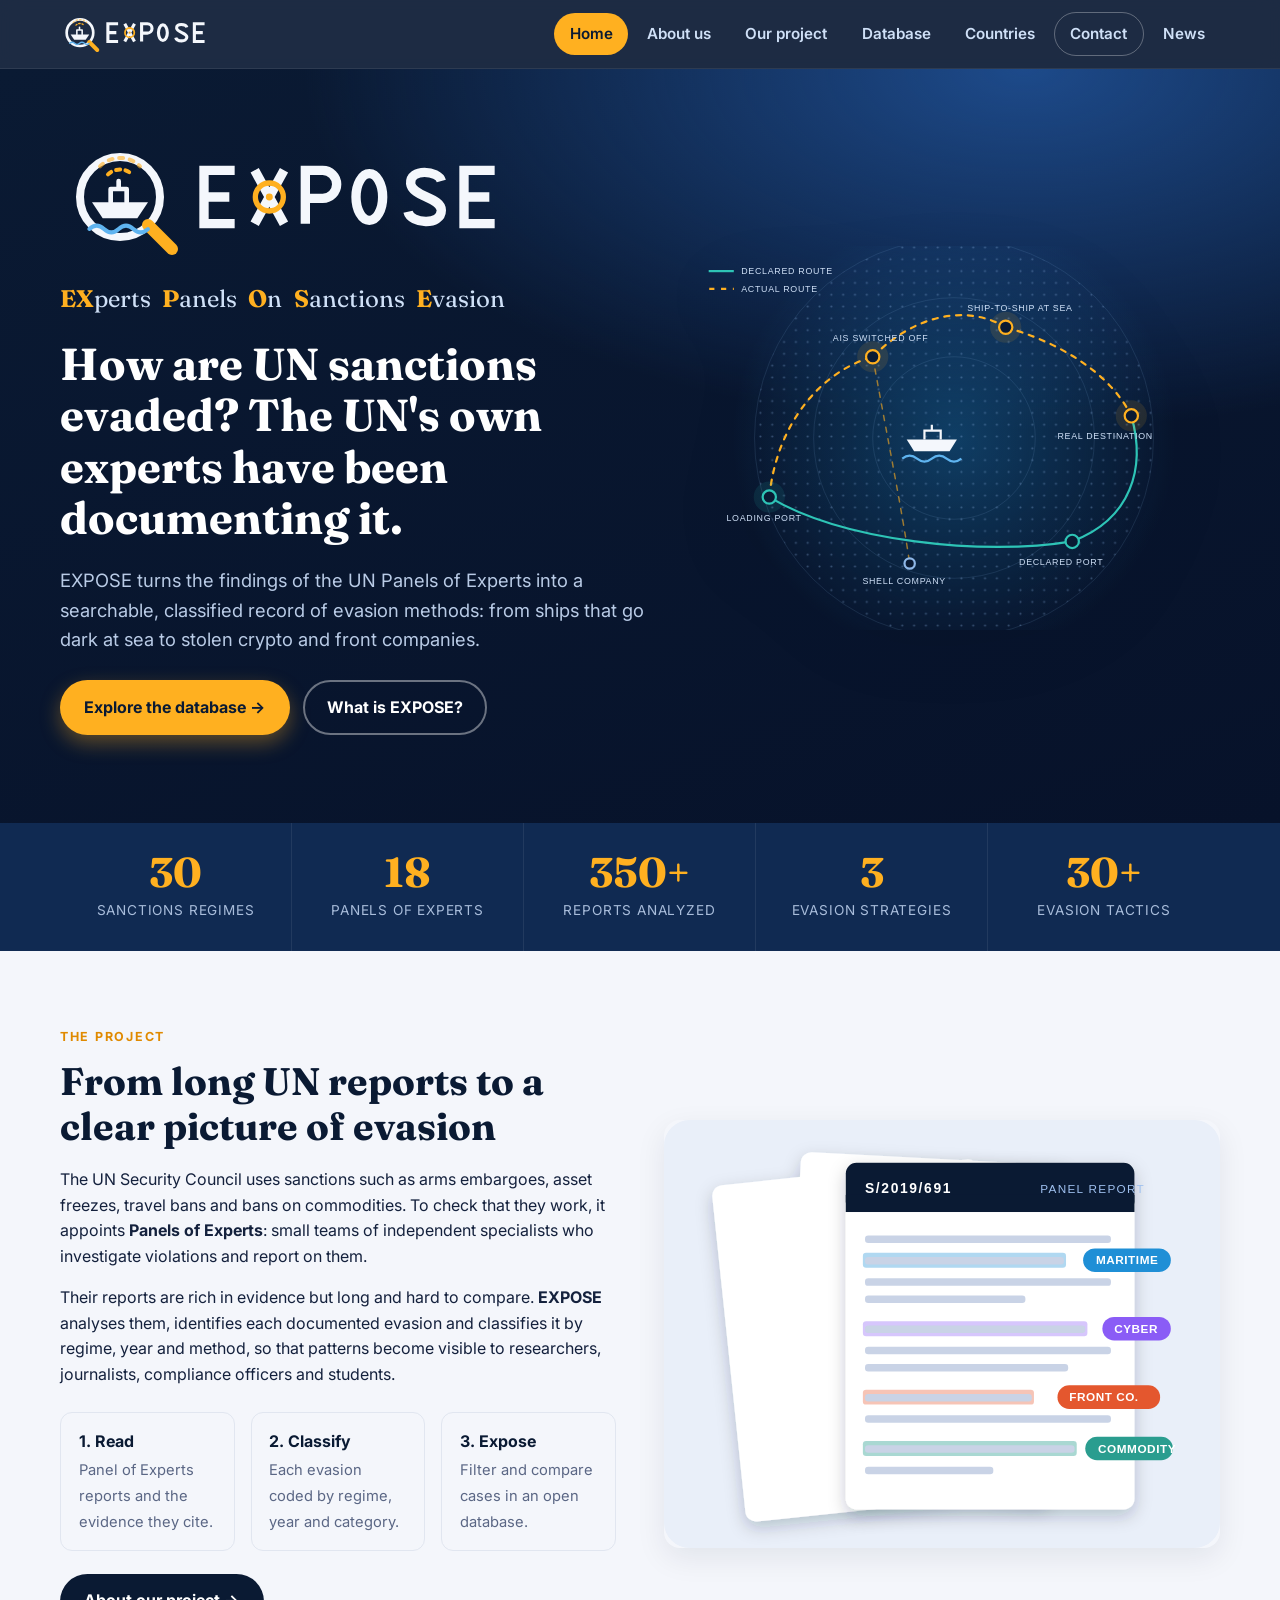
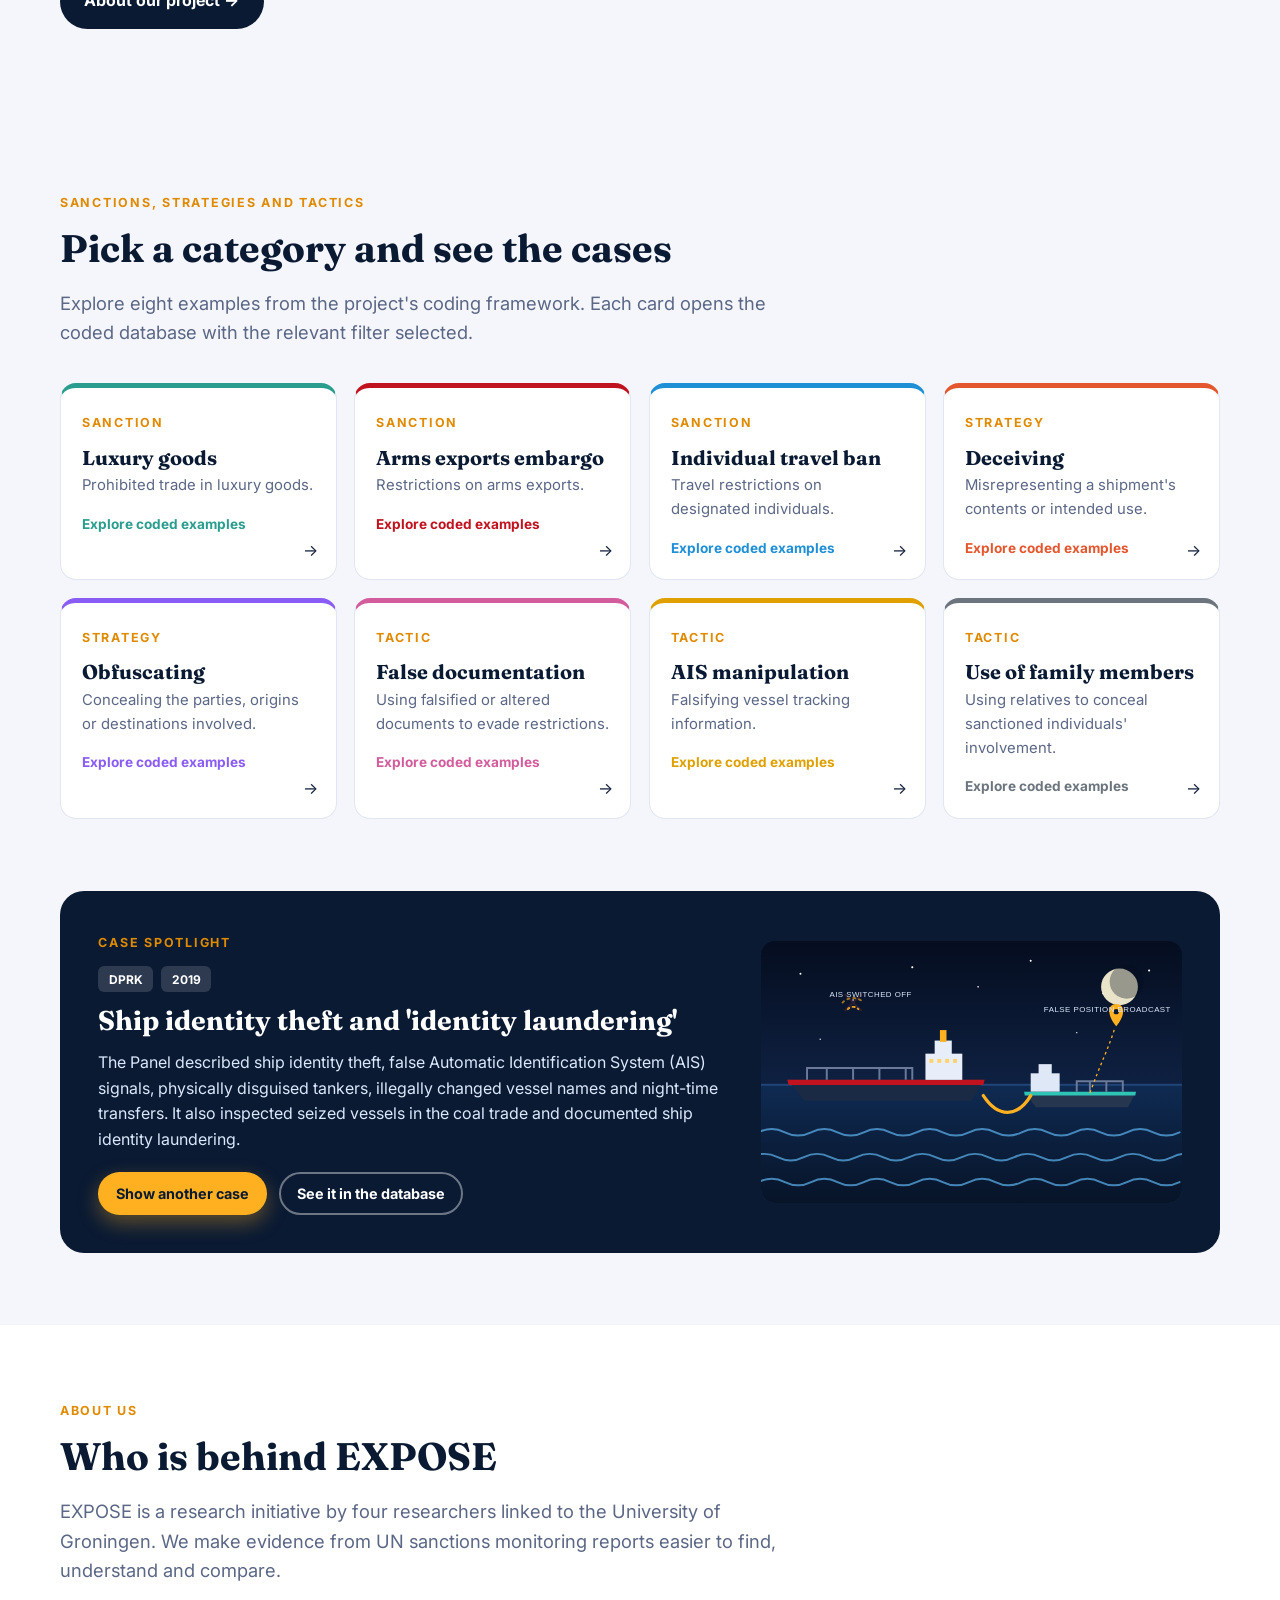
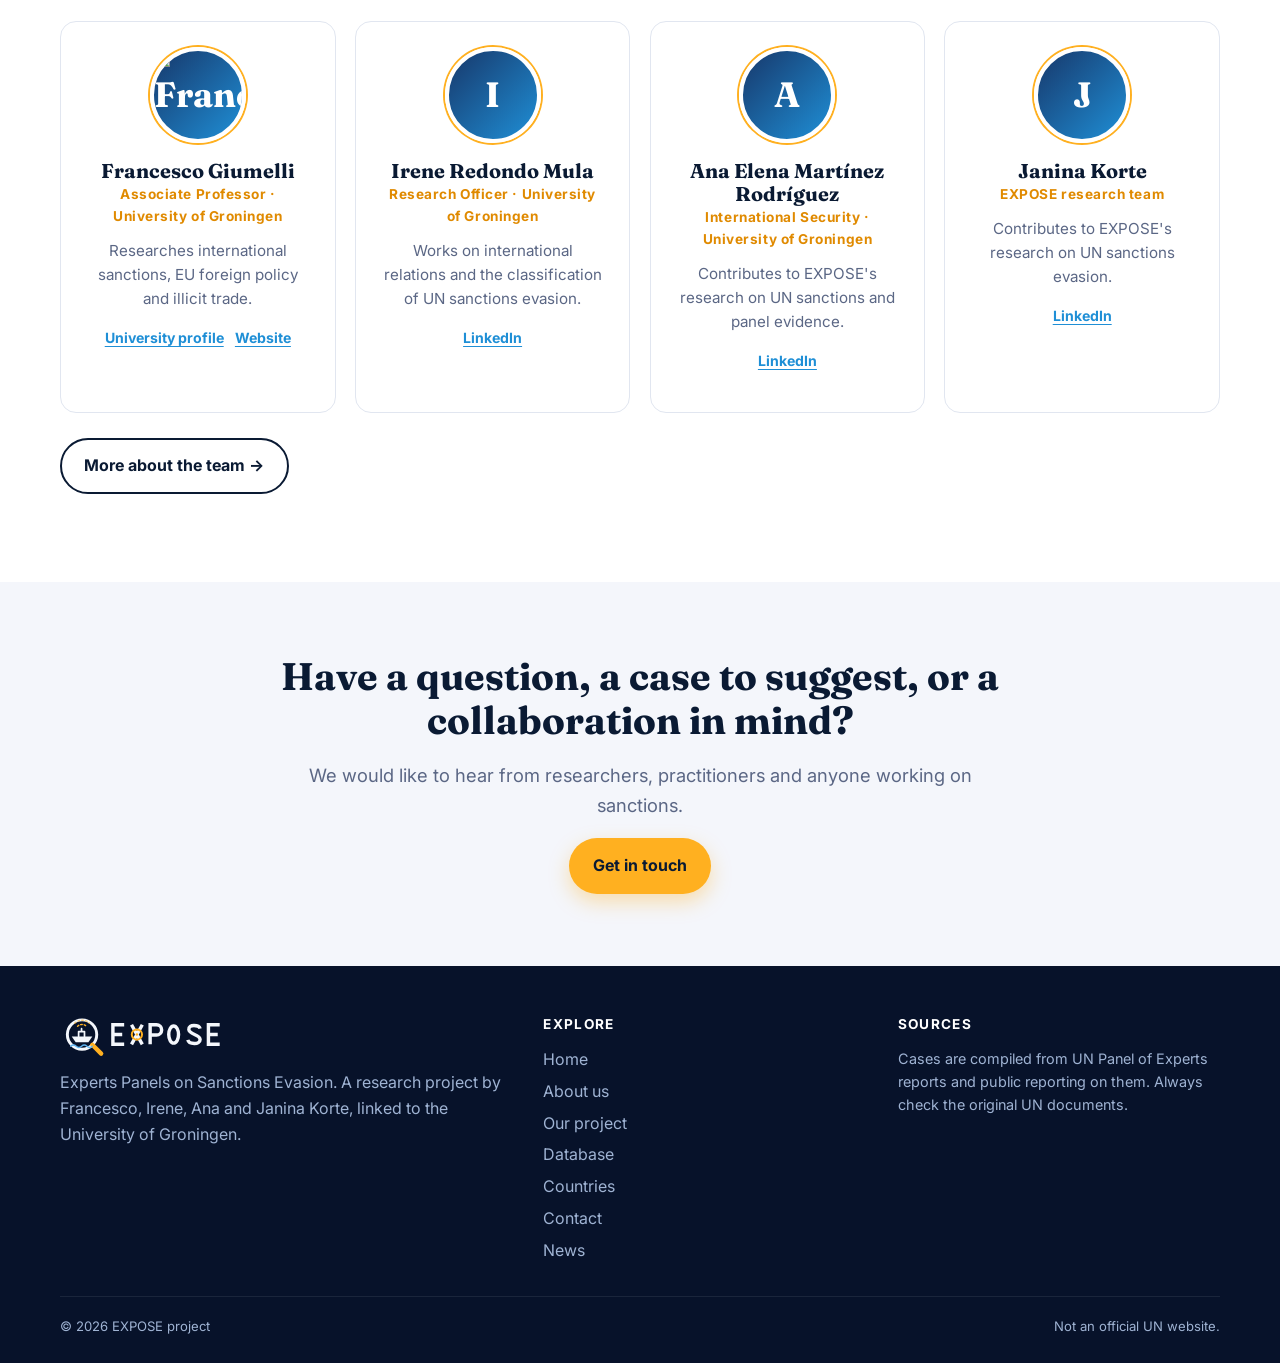
==== index.html @ 58bb4374 "Copy original EXPOSE Try 5 site and research data" ====
<!DOCTYPE html>
<html lang="en">
<head>
  <meta charset="utf-8">
  <meta name="viewport" content="width=device-width, initial-scale=1">
  <title>EXPOSE – Experts Panels on Sanctions Evasion</title>
  <meta name="description" content="EXPOSE shows how UN sanctions are evaded, using evidence gathered by the UN Panels of Experts.">
  <link rel="icon" href="assets/favicon.svg" type="image/svg+xml">
  <link rel="preconnect" href="https://fonts.googleapis.com">
  <link href="https://fonts.googleapis.com/css2?family=Fraunces:opsz,wght@9..144,600;9..144,700&family=Inter:wght@400;600;700;800&display=swap" rel="stylesheet">
  <link rel="stylesheet" href="css/style.css">
  <link rel="stylesheet" href="css/document-search.css">
</head>
<body data-page="home">
  <a class="skip" href="#main">Skip to content</a>
  <header class="site-header">
    <div class="container nav">
      <a class="brand" href="index.html" aria-label="EXPOSE home"><img src="assets/logo.svg" alt="EXPOSE"></a>
      <button class="menu-toggle" aria-expanded="false" aria-controls="menu">&#9776; Menu</button>
      <ul id="menu" class="menu">
        <li><a href="index.html" aria-current="page">Home</a></li>
        <li><a href="about.html">About us</a></li>
        <li><a href="our-project.html">Our project</a></li>
        <li><a href="database.html">Database</a></li>
        <li><a href="countries.html">Countries</a></li>
        <li class="cta"><a href="contact.html">Contact</a></li>
        <li><a href="news.html">News</a></li></ul>
    </div>
  </header>

  <main id="main">
    <!-- HERO -->
    <section class="hero">
      <div class="container grid">
        <div>
          <img class="logo-big" src="assets/logo.svg" alt="EXPOSE logo: a lens revealing a ship whose AIS signal is hidden">
          <p class="expansion" aria-label="EXPOSE stands for Experts Panels On Sanctions Evasion">
            <span><b>EX</b>perts</span> <span><b>P</b>anels</span> <span><b>O</b>n</span> <span><b>S</b>anctions</span> <span><b>E</b>vasion</span>
          </p>
          <h1>How are UN sanctions evaded? The UN's own experts have been documenting it.</h1>
          <p class="lead">EXPOSE turns the findings of the UN Panels of Experts into a searchable, classified record of evasion methods: from ships that go dark at sea to stolen crypto and front companies.</p>
          <div class="actions">
            <a class="btn btn-primary" href="database.html">Explore the database &rarr;</a>
            <a class="btn btn-ghost" href="#project">What is EXPOSE?</a>
          </div>
        </div>
        <div class="hero-art">
          <img src="assets/img/hero-routes.svg" alt="Illustration: the declared shipping route versus the hidden route used to evade sanctions">
        </div>
      </div>
    </section>

    <!-- STATS -->
    <div class="stats"><div class="container row">
      <div class="stat"><div class="num">30</div><div class="lab">Sanctions regimes</div></div>
      <div class="stat"><div class="num">18</div><div class="lab">Panels of Experts</div></div>
      <div class="stat"><div class="num">350+</div><div class="lab">Reports analyzed</div></div>
      <div class="stat"><div class="num">3</div><div class="lab">Evasion strategies</div></div>
      <div class="stat"><div class="num">30+</div><div class="lab">Evasion tactics</div></div>
    </div></div>

    <!-- PROJECT -->
    <section id="project">
      <div class="container split">
        <div class="reveal">
          <span class="eyebrow">The project</span>
          <h2>From long UN reports to a clear picture of evasion</h2>
          <p>The UN Security Council uses sanctions such as arms embargoes, asset freezes, travel bans and bans on commodities. To check that they work, it appoints <strong>Panels of Experts</strong>: small teams of independent specialists who investigate violations and report on them.</p>
          <p>Their reports are rich in evidence but long and hard to compare. <strong>EXPOSE</strong> analyses them, identifies each documented evasion and classifies it by regime, year and method, so that patterns become visible to researchers, journalists, compliance officers and students.</p>
          <div class="pillars">
            <div class="pillar"><b>1. Read</b><span>Panel of Experts reports and the evidence they cite.</span></div>
            <div class="pillar"><b>2. Classify</b><span>Each evasion coded by regime, year and category.</span></div>
            <div class="pillar"><b>3. Expose</b><span>Filter and compare cases in an open database.</span></div>
          </div>
          <p style="margin-top:1.4rem"><a class="btn btn-dark" href="our-project.html">About our project &rarr;</a></p>
        </div>
        <div class="reveal">
          <img class="rounded" src="assets/img/report-stack.svg" alt="Pages of a UN Panel of Experts report with passages highlighted and tagged by evasion category" loading="lazy">
        </div>
      </div>
    </section>

    <!-- CATEGORIES -->
    <section>
      <div class="container">
        <div class="section-head reveal">
          <span class="eyebrow">Sanctions, strategies and tactics</span>
          <h2>Pick a category and see the cases</h2>
          <p class="lead">Explore eight examples from the project's coding framework. Each card opens the coded database with the relevant filter selected.</p>
        </div>
        <div id="cat-grid" class="cat-grid"></div>
      </div>
    </section>

    <!-- SPOTLIGHT -->
    <section style="padding-top:0">
      <div class="container">
        <div class="spotlight reveal">
          <div>
            <span class="eyebrow">Case spotlight</span>
            <div class="meta" id="spot-meta"></div>
            <h3 id="spot-title" style="font-size:1.7rem"></h3>
            <p id="spot-text"></p>
            <p style="display:flex;gap:.7rem;flex-wrap:wrap;margin:1.2rem 0 0">
              <button id="spot-next" class="btn btn-primary btn-sm" type="button">Show another case</button>
              <a id="spot-link" class="btn btn-ghost btn-sm" href="database.html">See it in the database</a>
            </p>
          </div>
          <img id="spot-img" src="assets/img/tanker-sts.svg" alt="" aria-hidden="true">
        </div>
        <span id="spotlight-body" hidden></span>
      </div>
    </section>

    <!-- ABOUT US (short) -->
    <section class="section-alt" id="about-us">
      <div class="container">
        <div class="section-head reveal">
          <span class="eyebrow">About us</span>
          <h2>Who is behind EXPOSE</h2>
          <p class="lead">EXPOSE is a research initiative by four researchers linked to the University of Groningen. We make evidence from UN sanctions monitoring reports easier to find, understand and compare.</p>
        </div>
        <div class="team reveal">
          <div class="person"><img class="avatar" src="assets/francesco.jpg" alt="Francesco Giumelli"><h3>Francesco Giumelli</h3><div class="role">Associate Professor · University of Groningen</div><p>Researches international sanctions, EU foreign policy and illicit trade.</p><p class="profile-links"><a href="https://www.rug.nl/staff/f.giumelli/?lang=en" target="_blank" rel="noopener noreferrer">University profile</a><a href="https://www.giumelli.org" target="_blank" rel="noopener noreferrer">Website</a></p></div>
          <div class="person"><div class="avatar" aria-hidden="true">I</div><h3>Irene Redondo Mula</h3><div class="role">Research Officer · University of Groningen</div><p>Works on international relations and the classification of UN sanctions evasion.</p><p class="profile-links"><a href="https://www.linkedin.com/in/irene-redondo-mula/" target="_blank" rel="noopener noreferrer">LinkedIn</a></p></div>
          <div class="person"><div class="avatar" aria-hidden="true">A</div><h3>Ana Elena Martínez Rodríguez</h3><div class="role">International Security · University of Groningen</div><p>Contributes to EXPOSE's research on UN sanctions and panel evidence.</p><p class="profile-links"><a href="https://www.linkedin.com/in/ana-elena-mtz/" target="_blank" rel="noopener noreferrer">LinkedIn</a></p></div>
          <div class="person"><div class="avatar" aria-hidden="true">J</div><h3>Janina Korte</h3><div class="role">EXPOSE research team</div><p>Contributes to EXPOSE's research on UN sanctions evasion.</p><p class="profile-links"><a href="https://www.linkedin.com/in/janina-korte-214462223/" target="_blank" rel="noopener noreferrer">LinkedIn</a></p></div>
        </div>
        <p style="margin-top:1.6rem"><a class="btn btn-outline" href="about.html">More about the team &rarr;</a></p>
      </div>
    </section>

    <!-- CTA -->
    <section>
      <div class="container" style="text-align:center;max-width:720px">
        <h2>Have a question, a case to suggest, or a collaboration in mind?</h2>
        <p class="lead" style="margin-inline:auto">We would like to hear from researchers, practitioners and anyone working on sanctions.</p>
        <a class="btn btn-primary" href="contact.html">Get in touch</a>
      </div>
    </section>
  </main>

  <footer class="site-footer">
    <div class="container">
      <div class="foot">
        <div>
          <img src="assets/logo.svg" alt="EXPOSE">
          <p>Experts Panels on Sanctions Evasion. A research project by Francesco, Irene, Ana and Janina Korte, linked to the University of Groningen.</p>
        </div>
        <div><h4>Explore</h4><ul><li><a href="index.html">Home</a></li><li><a href="about.html">About us</a></li><li><a href="our-project.html">Our project</a></li><li><a href="database.html">Database</a></li>
        <li><a href="countries.html">Countries</a></li><li><a href="contact.html">Contact</a></li><li><a href="news.html">News</a></li></ul></div>
        <div><h4>Sources</h4><p style="font-size:.9rem">Cases are compiled from UN Panel of Experts reports and public reporting on them. Always check the original UN documents.</p></div>
      </div>
      <div class="legal"><span>&copy; <span data-year></span> EXPOSE project</span><span>Not an official UN website.</span></div>
    </div>
  </footer>

  <script src="data/cases.js"></script>
  <script src="js/main.js"></script>
</body>
</html>
---- css/style.css ----
/* EXPOSE – Experts Panels on Sanctions Evasion */
:root{
  --navy:#0a1a33; --navy-2:#102a52; --navy-3:#17386b;
  --ink:#14213d; --muted:#5b6785; --bg:#f4f6fb; --card:#fff; --line:#e1e6f0;
  --amber:#ffb020; --amber-d:#e08a00; --teal:#2ec4b6; --blue:#1f8fd6;
  --radius:16px; --shadow:0 10px 30px rgba(10,26,51,.08);
  --serif:"Fraunces",Georgia,"Times New Roman",serif;
  --sans:"Inter",system-ui,-apple-system,"Segoe UI",Roboto,Arial,sans-serif;
}
*{box-sizing:border-box}
html{scroll-behavior:smooth}
body{margin:0;font-family:var(--sans);color:var(--ink);background:var(--bg);line-height:1.6;-webkit-font-smoothing:antialiased}
img{max-width:100%;display:block}
a{color:var(--blue)}
h1,h2,h3{font-family:var(--serif);line-height:1.15;margin:0 0 .5em;color:var(--navy)}
h1{font-size:clamp(2.2rem,5vw,3.6rem)} h2{font-size:clamp(1.7rem,3vw,2.4rem)} h3{font-size:1.25rem}
p{margin:0 0 1em}
.container{width:min(1160px,92vw);margin-inline:auto}
.skip{position:absolute;left:-999px;top:0;background:var(--amber);color:#000;padding:.6rem 1rem;z-index:100}
.skip:focus{left:8px;top:8px}
.eyebrow{display:inline-block;font-size:.78rem;font-weight:700;letter-spacing:.14em;text-transform:uppercase;color:var(--amber-d);margin-bottom:.8rem}
.lead{font-size:1.15rem;color:var(--muted);max-width:62ch}

/* header / menu */
.site-header{position:sticky;top:0;z-index:50;background:rgba(10,26,51,.92);backdrop-filter:blur(10px);border-bottom:1px solid rgba(255,255,255,.08)}
.nav{display:flex;align-items:center;justify-content:space-between;height:68px}
.brand img{height:40px;width:auto}
.menu{display:flex;gap:.25rem;list-style:none;margin:0;padding:0;align-items:center}
.menu a{display:block;padding:.55rem .95rem;border-radius:999px;color:#cfe0f7;text-decoration:none;font-weight:600;font-size:.95rem;transition:.2s}
.menu a:hover{background:rgba(255,255,255,.08);color:#fff}
.menu a[aria-current="page"]{color:#0a1a33;background:var(--amber)}
.menu .cta a{border:1px solid rgba(255,255,255,.3)}
.menu-toggle{display:none;background:none;border:1px solid rgba(255,255,255,.3);color:#fff;border-radius:10px;padding:.45rem .7rem;font-size:1rem;cursor:pointer}
@media(max-width:860px){
  .menu-toggle{display:block}
  .menu{position:absolute;left:0;right:0;top:68px;background:var(--navy);flex-direction:column;align-items:stretch;padding:.8rem 4vw 1.2rem;display:none;border-bottom:1px solid rgba(255,255,255,.1)}
  .menu.open{display:flex}
}

/* buttons */
.btn{display:inline-flex;align-items:center;gap:.5rem;padding:.8rem 1.4rem;border-radius:999px;font-weight:700;text-decoration:none;border:2px solid transparent;cursor:pointer;font-size:1rem;font-family:inherit;transition:transform .15s,box-shadow .15s,background .2s}
.btn:hover{transform:translateY(-2px)}
.btn-primary{background:var(--amber);color:#0a1a33;box-shadow:0 8px 20px rgba(255,176,32,.35)}
.btn-ghost{border-color:rgba(255,255,255,.4);color:#fff}
.btn-ghost:hover{background:rgba(255,255,255,.1)}
.btn-dark{background:var(--navy);color:#fff}
.btn-outline{border-color:var(--navy);color:var(--navy);background:transparent}
.btn-sm{padding:.5rem 1rem;font-size:.9rem}

/* hero */
.hero{background:radial-gradient(1200px 600px at 80% 0%,#1d4a8a 0%,transparent 60%),linear-gradient(160deg,var(--navy) 0%,#07122a 100%);color:#e9f0fb;padding:4.5rem 0 5.5rem;overflow:hidden}
.hero .grid{display:grid;grid-template-columns:1.05fr .95fr;gap:2.5rem;align-items:center}
.hero h1{color:#fff;font-size:clamp(1.9rem,3.6vw,2.8rem)}
.hero .logo-big{width:min(460px,100%);margin-bottom:1.2rem}
.expansion{display:flex;flex-wrap:wrap;gap:.35rem .7rem;font-family:var(--serif);font-size:clamp(1.15rem,2vw,1.5rem);margin:0 0 1.2rem;color:#cfe0f7}
.expansion b{color:var(--amber)}
.hero .lead{color:#b9cbe6}
.hero .actions{display:flex;flex-wrap:wrap;gap:.8rem;margin-top:1.6rem}
.hero-art img{width:100%;filter:drop-shadow(0 20px 40px rgba(0,0,0,.35))}
@media(max-width:900px){.hero .grid{grid-template-columns:1fr}}
.page-hero{background:linear-gradient(160deg,var(--navy),#0d2347);color:#cfe0f7;padding:3.2rem 0 3.4rem}
.page-hero h1{color:#fff;margin-bottom:.4rem}
.page-hero .tagline{font-family:var(--serif);color:var(--amber);font-size:1.05rem;margin-bottom:.8rem}
.page-hero .lead{color:#b9cbe6;margin:0}

/* sections */
section{padding:4.5rem 0}
.section-alt{background:#fff}
.section-head{max-width:720px;margin-bottom:2.2rem}
.split{display:grid;grid-template-columns:1fr 1fr;gap:3rem;align-items:center}
@media(max-width:860px){.split{grid-template-columns:1fr}}
.rounded{border-radius:var(--radius);box-shadow:var(--shadow)}

/* stats */
.stats{background:var(--navy-2);color:#fff;padding:0}
.stats .row{display:grid;grid-template-columns:repeat(5,minmax(0,1fr))}
.stat{padding:1.8rem 1rem;text-align:center;border-right:1px solid rgba(255,255,255,.08)}
.stat:last-child{border-right:0}
.stat .num{font-family:var(--serif);font-size:2.6rem;font-weight:700;color:var(--amber);line-height:1}
.stat .lab{font-size:.85rem;color:#a9bddb;letter-spacing:.06em;text-transform:uppercase;margin-top:.4rem}
@media(max-width:850px){.stats .row{grid-template-columns:repeat(2,1fr)}.stat{border-bottom:1px solid rgba(255,255,255,.08)}}

/* pillars */
.pillars{display:grid;grid-template-columns:repeat(3,1fr);gap:1rem;margin-top:1.5rem}
.pillar{background:var(--bg);border-radius:12px;padding:1rem 1.1rem;border:1px solid var(--line)}
.pillar b{display:block;color:var(--navy);margin-bottom:.2rem}
.pillar span{font-size:.92rem;color:var(--muted)}
@media(max-width:700px){.pillars{grid-template-columns:1fr}}

/* stepper */
.stepper{display:grid;grid-template-columns:1fr 1fr;gap:2.5rem;align-items:center}
@media(max-width:900px){.stepper{grid-template-columns:1fr}}
.tabs{display:flex;gap:.5rem;flex-wrap:wrap;margin-bottom:1.2rem}
.tab{border:1px solid var(--line);background:#fff;border-radius:999px;padding:.5rem 1rem;font-weight:600;cursor:pointer;font-family:inherit;color:var(--muted);transition:.2s}
.tab[aria-selected="true"]{background:var(--navy);color:#fff;border-color:var(--navy)}
.tabpanel{background:var(--bg);border:1px solid var(--line);border-radius:var(--radius);padding:1.4rem 1.5rem;min-height:170px}
.tabpanel h3{margin-bottom:.4rem}
.progress{height:6px;border-radius:99px;background:var(--line);margin-top:1.2rem;overflow:hidden}
.progress i{display:block;height:100%;background:var(--amber);width:25%;transition:width .35s}

/* category cards */
.cat-grid{display:grid;grid-template-columns:repeat(auto-fill,minmax(250px,1fr));gap:1.1rem}
.cat-card{display:block;text-decoration:none;color:inherit;background:#fff;border:1px solid var(--line);border-radius:var(--radius);padding:1.3rem 1.3rem 1.2rem;border-top:5px solid var(--c);transition:transform .2s,box-shadow .2s;position:relative}
.cat-card:hover{transform:translateY(-4px);box-shadow:var(--shadow)}
.cat-card h3{margin-bottom:.35rem}
.cat-card p{font-size:.93rem;color:var(--muted);margin-bottom:.8rem}
.cat-card .count{font-weight:700;font-size:.85rem;color:var(--c)}
.cat-card .arrow{position:absolute;right:1.1rem;bottom:1rem;transition:transform .2s}
.cat-card:hover .arrow{transform:translateX(4px)}

/* spotlight */
.spotlight{background:var(--navy);color:#dbe8fb;border-radius:24px;padding:2.4rem;display:grid;grid-template-columns:1.2fr .8fr;gap:2rem;align-items:center}
.spotlight h2,.spotlight h3{color:#fff}
.spotlight .meta{display:flex;gap:.5rem;flex-wrap:wrap;margin-bottom:.8rem}
.spotlight img{border-radius:14px}
@media(max-width:860px){.spotlight{grid-template-columns:1fr}}

/* tags */
.tag{display:inline-flex;align-items:center;gap:.4rem;font-size:.75rem;font-weight:700;padding:.22rem .65rem;border-radius:999px;background:color-mix(in srgb,var(--c,#999) 14%,white);color:color-mix(in srgb,var(--c,#555) 75%,black);white-space:nowrap}
.tag::before{content:"";width:8px;height:8px;border-radius:50%;background:var(--c,#999)}
.badge{font-size:.75rem;font-weight:700;padding:.22rem .65rem;border-radius:6px;background:var(--navy);color:#fff}
.badge.light{background:rgba(255,255,255,.14);color:#fff}
.badge.year{background:#e9eef8;color:var(--navy)}

/* team */
.team{display:grid;grid-template-columns:repeat(3,1fr);gap:1.2rem}
body[data-page="home"] .team,body[data-page="about"] .team{grid-template-columns:repeat(4,minmax(0,1fr))}
@media(max-width:860px){.team{grid-template-columns:1fr}}
.person{background:#fff;border:1px solid var(--line);border-radius:var(--radius);padding:1.6rem;text-align:center;transition:.2s}
.person:hover{box-shadow:var(--shadow);transform:translateY(-3px)}
.avatar{object-fit:cover;width:96px;height:96px;border-radius:50%;margin:0 auto 1rem;display:grid;place-items:center;font-family:var(--serif);font-size:2.2rem;font-weight:700;color:#fff;background:linear-gradient(135deg,var(--navy-3),var(--blue));border:4px solid #fff;box-shadow:0 0 0 2px var(--amber)}
.person h3{margin-bottom:.1rem}
.person .role{color:var(--amber-d);font-weight:700;font-size:.85rem;letter-spacing:.04em;margin-bottom:.7rem}
.person p{color:var(--muted);font-size:.95rem}
.placeholder-note{border:2px dashed var(--line);border-radius:var(--radius);padding:1.2rem 1.4rem;color:var(--muted);background:#fbfcfe}
.uni{display:flex;align-items:center;gap:.9rem;background:#fff;border:1px solid var(--line);border-radius:var(--radius);padding:1rem 1.2rem;margin-top:1.4rem}
.uni .dot{width:42px;height:42px;border-radius:12px;background:var(--navy);display:grid;place-items:center;color:var(--amber);font-weight:800;font-family:var(--serif)}

/* database */
.db-layout{display:grid;grid-template-columns:310px 1fr;gap:1.8rem;align-items:start}
@media(max-width:940px){.db-layout{grid-template-columns:1fr}}
.filters{background:#fff;border:1px solid var(--line);border-radius:var(--radius);padding:1.3rem;position:sticky;top:86px}
@media(max-width:940px){.filters{position:static}}
.filters h3{font-size:1.05rem;margin:1.1rem 0 .6rem;font-family:var(--sans);font-weight:700}
.filters h3:first-child{margin-top:0}
.field label,.label{display:block;font-weight:600;font-size:.85rem;margin-bottom:.3rem;color:var(--muted)}
input[type=text],input[type=email],select,textarea{width:100%;padding:.7rem .85rem;border:1.5px solid var(--line);border-radius:10px;font:inherit;background:#fff;color:var(--ink)}
input:focus,select:focus,textarea:focus{outline:3px solid rgba(31,143,214,.25);border-color:var(--blue)}
.chips{display:flex;flex-direction:column;gap:.45rem}
.chip{display:flex;align-items:center;gap:.6rem;padding:.55rem .7rem;border:1.5px solid var(--line);border-radius:10px;cursor:pointer;background:#fff;transition:.15s;font-size:.92rem;user-select:none}
.chip:hover{border-color:var(--c)}
.chip input{position:absolute;opacity:0;pointer-events:none}
.chip .sw{width:14px;height:14px;border-radius:4px;background:var(--c);flex:none}
.chip .n{margin-left:auto;font-size:.75rem;color:var(--muted);background:var(--bg);border-radius:99px;padding:.05rem .5rem}
.chip:has(input:checked){background:color-mix(in srgb,var(--c) 12%,white);border-color:var(--c);font-weight:700}
.chip:has(input:focus-visible){outline:3px solid rgba(31,143,214,.35)}
.seg{display:flex;border:1.5px solid var(--line);border-radius:10px;overflow:hidden}
.seg button{flex:1;border:0;background:#fff;padding:.5rem;font:inherit;font-weight:600;cursor:pointer;color:var(--muted)}
.seg button[aria-pressed="true"]{background:var(--navy);color:#fff}
.filters .row{display:flex;gap:.5rem;margin-top:1.2rem}
.results-bar{display:flex;flex-wrap:wrap;gap:.8rem;align-items:center;justify-content:space-between;margin-bottom:1rem}
.results-bar .count{font-weight:700;color:var(--navy)}
.active-filters{display:flex;flex-wrap:wrap;gap:.4rem;margin-bottom:1rem}
.pill-x{border:0;font:inherit;font-size:.8rem;font-weight:600;background:var(--navy);color:#fff;border-radius:99px;padding:.25rem .7rem;cursor:pointer}
.pill-x::after{content:" \00d7";opacity:.7}
.minichart{background:#fff;border:1px solid var(--line);border-radius:var(--radius);padding:1rem 1.2rem;margin-bottom:1.2rem}
.minichart h4{margin:0 0 .6rem;font-size:.85rem;color:var(--muted);text-transform:uppercase;letter-spacing:.08em}
.bar-row{display:grid;grid-template-columns:150px 1fr 28px;align-items:center;gap:.6rem;font-size:.82rem;margin:.28rem 0}
.bar-row .track{height:10px;background:var(--bg);border-radius:99px;overflow:hidden}
.bar-row .fill{height:100%;border-radius:99px;background:var(--c);transition:width .4s}
@media(max-width:560px){.bar-row{grid-template-columns:110px 1fr 24px}}
.cases{display:grid;gap:1rem}
.case{background:#fff;border:1px solid var(--line);border-left:6px solid var(--c);border-radius:var(--radius);padding:1.2rem 1.3rem;animation:in .35s both}
@keyframes in{from{opacity:0;transform:translateY(8px)}to{opacity:1;transform:none}}
.case .top{display:flex;flex-wrap:wrap;gap:.4rem;align-items:center;margin-bottom:.5rem}
.case .id{font-size:.75rem;color:var(--muted);font-weight:700;margin-left:auto}
.case h3{margin:.1rem 0 .4rem;font-size:1.2rem}
.case p{color:#34405e;margin-bottom:.6rem}
.case .tags{display:flex;flex-wrap:wrap;gap:.4rem;margin-bottom:.4rem}
.case .more{display:none;border-top:1px dashed var(--line);margin-top:.8rem;padding-top:.8rem;font-size:.93rem}
.case.open .more{display:block}
.case .more dt{font-weight:700;color:var(--navy);font-size:.78rem;letter-spacing:.06em;text-transform:uppercase;margin-top:.6rem}
.case .more dd{margin:0}
.toggle{background:none;border:0;color:var(--blue);font:inherit;font-weight:700;cursor:pointer;padding:0}
.empty{text-align:center;background:#fff;border:2px dashed var(--line);border-radius:var(--radius);padding:3rem 1rem;color:var(--muted)}
.notice{background:#fff8e6;border:1px solid #ffe2a3;border-radius:12px;padding:.9rem 1.1rem;font-size:.9rem;color:#6b4a00;margin-bottom:1.2rem}

/* accordion */
.acc{display:grid;gap:.7rem}
.acc details{background:#fff;border:1px solid var(--line);border-radius:14px;border-left:6px solid var(--c);padding:0}
.acc summary{list-style:none;cursor:pointer;padding:1rem 1.2rem;font-weight:700;display:flex;align-items:center;gap:.8rem;color:var(--navy)}
.acc summary::-webkit-details-marker{display:none}
.acc summary::after{content:"+";margin-left:auto;font-size:1.4rem;color:var(--muted);transition:.2s}
.acc details[open] summary::after{content:"\2212"}
.acc .body{padding:0 1.2rem 1.2rem;color:#34405e}
.acc .body ul{margin:.3rem 0 .8rem;padding-left:1.1rem}

/* timeline / steps */
.steps{counter-reset:s;display:grid;grid-template-columns:repeat(4,1fr);gap:1rem}
@media(max-width:900px){.steps{grid-template-columns:1fr 1fr}}
@media(max-width:560px){.steps{grid-template-columns:1fr}}
.step{background:#fff;border:1px solid var(--line);border-radius:var(--radius);padding:1.3rem;position:relative}
.step::before{counter-increment:s;content:counter(s);position:absolute;top:-14px;left:16px;background:var(--amber);color:var(--navy);width:30px;height:30px;border-radius:50%;display:grid;place-items:center;font-weight:800}
.step h3{margin-top:.5rem;font-size:1.05rem}
.step p{font-size:.92rem;color:var(--muted);margin:0}
.regimes{display:grid;grid-template-columns:repeat(auto-fit,minmax(220px,1fr));gap:1rem}
.regime{background:#fff;border:1px solid var(--line);border-radius:var(--radius);padding:1.2rem}
.regime h3{margin-bottom:.2rem}
.regime small{color:var(--muted)}
.sources{columns:2;column-gap:2rem;padding-left:1.1rem}
@media(max-width:700px){.sources{columns:1}}
.sources li{margin-bottom:.5rem;break-inside:avoid;font-size:.93rem}

/* contact */
.form-card{background:#fff;border:1px solid var(--line);border-radius:24px;padding:2rem;box-shadow:var(--shadow)}
.form-grid{display:grid;grid-template-columns:1fr 1fr;gap:1rem}
.form-grid .full{grid-column:1/-1}
@media(max-width:640px){.form-grid{grid-template-columns:1fr}}
.field .err{display:none;color:#c1121f;font-size:.82rem;margin-top:.3rem;font-weight:600}
.field.invalid .err{display:block}
.field.invalid input,.field.invalid select,.field.invalid textarea{border-color:#c1121f}
.hp{position:absolute;left:-9999px}
.counter{font-size:.78rem;color:var(--muted);text-align:right}
.success{display:none;background:#e8f8f0;border:1px solid #a6e3c4;color:#0d5c37;border-radius:14px;padding:1.2rem 1.4rem;margin-top:1.2rem}
.success.show{display:block}
.contact-grid{display:grid;grid-template-columns:1.5fr 1fr;gap:2rem;align-items:start}
@media(max-width:900px){.contact-grid{grid-template-columns:1fr}}
.contact-side{display:grid;gap:1rem;align-content:start}
.info{background:#fff;border:1px solid var(--line);border-radius:var(--radius);padding:1.2rem 1.3rem}
.info h3{font-size:1.05rem;margin-bottom:.3rem}
.info p{margin:0;color:var(--muted);font-size:.93rem}

/* footer */
.site-footer{background:#07122a;color:#9fb3d3;padding:3rem 0 1.6rem}
.foot{display:grid;grid-template-columns:1.4fr 1fr 1fr;gap:2rem}
@media(max-width:760px){.foot{grid-template-columns:1fr}}
.site-footer img{height:44px;margin-bottom:.8rem}
.site-footer h4{color:#fff;margin:0 0 .7rem;font-size:.85rem;letter-spacing:.1em;text-transform:uppercase}
.site-footer ul{list-style:none;margin:0;padding:0;display:grid;gap:.4rem}
.site-footer a{color:#9fb3d3;text-decoration:none}.site-footer a:hover{color:#fff}
.legal{border-top:1px solid rgba(255,255,255,.08);margin-top:2rem;padding-top:1.2rem;font-size:.82rem;display:flex;flex-wrap:wrap;justify-content:space-between;gap:.6rem}

/* reveal */
.reveal{opacity:0;transform:translateY(18px);transition:opacity .7s,transform .7s}
.reveal.in{opacity:1;transform:none}
@media(prefers-reduced-motion:reduce){.reveal{opacity:1;transform:none;transition:none}*{animation:none!important;scroll-behavior:auto}}

/* Research team external profiles */
.person .profile-links{display:flex;flex-wrap:wrap;gap:.35rem .7rem;justify-content:center;margin-top:.9rem;font-size:.88rem}
.person .profile-links a{font-weight:700;color:var(--blue);text-decoration:underline;text-underline-offset:3px}
.uni .uni-note{color:var(--muted);font-size:.92rem;margin-top:.15rem}
@media(max-width:860px){body[data-page="home"] .team,body[data-page="about"] .team{grid-template-columns:1fr}}

/* Our Project: source links stay immediately below the section they document. */
body[data-page="project"] .section-sources{grid-column:1/-1;margin:1.15rem 0 0;font-size:.87rem;color:var(--muted);line-height:1.7}
body[data-page="project"] .section-sources a{color:var(--blue);text-decoration:underline;text-underline-offset:2px}
body[data-page="project"] .project-db-link{grid-column:1/-1;margin:1.5rem 0 0}
---- css/document-search.css ----
.search-section{padding-top:2rem}.search-box{background:white;border:1px solid var(--line);border-radius:16px;padding:1.5rem;margin-bottom:1rem}.search-box label{display:block;font-weight:700;margin-bottom:.4rem}.query-row{display:flex;gap:.8rem;margin-bottom:1.2rem}.query-row input{flex:1;min-width:0;border:2px solid var(--line);border-radius:10px;padding:.85rem;font:inherit}.search-controls{display:grid;grid-template-columns:2fr 2fr 1fr 1.4fr;gap:.8rem}.search-controls select{min-width:0;font-size:.9rem}.clear-search{border:0;background:none;text-decoration:underline;color:var(--blue);font:inherit;cursor:pointer;margin-top:1rem}.search-note,.search-dates{color:var(--muted);font-size:.9rem}.search-result{background:white;border:1px solid var(--line);border-radius:16px;padding:1.5rem;margin-bottom:1rem}.search-result h2{font-size:1.4rem;margin:.6rem 0}.search-meta,.search-actions{display:flex;flex-wrap:wrap;gap:.7rem;align-items:center}.search-metrics{font-size:.85rem;font-weight:600}.search-snippet{overflow-wrap:anywhere;border-left:3px solid var(--amber);padding-left:1rem}.search-result mark{background:#ffe6a3;color:#14213d;padding:0 .1em}.document-text{margin-top:1rem;border-top:1px solid var(--line);padding-top:1rem}.document-text summary,.search-help summary{cursor:pointer;font-weight:700;color:var(--blue)}.full-document{white-space:pre-wrap;overflow-wrap:anywhere;max-height:65vh;overflow:auto;padding:1rem;background:var(--bg);margin-top:1rem}.search-help{margin-top:2rem}.search-help p{margin-top:1rem}[hidden]{display:none!important}
@media(max-width:1100px){.menu-toggle{display:block}.menu{position:absolute;left:0;right:0;top:68px;background:var(--navy);flex-direction:column;align-items:stretch;padding:.8rem 4vw 1.2rem;display:none;border-bottom:1px solid rgba(255,255,255,.1)}.menu.open{display:flex}}
@media(max-width:760px){.query-row{flex-direction:column}.search-controls{grid-template-columns:1fr 1fr}.search-result{padding:1rem}}@media(max-width:450px){.search-controls{grid-template-columns:1fr}}
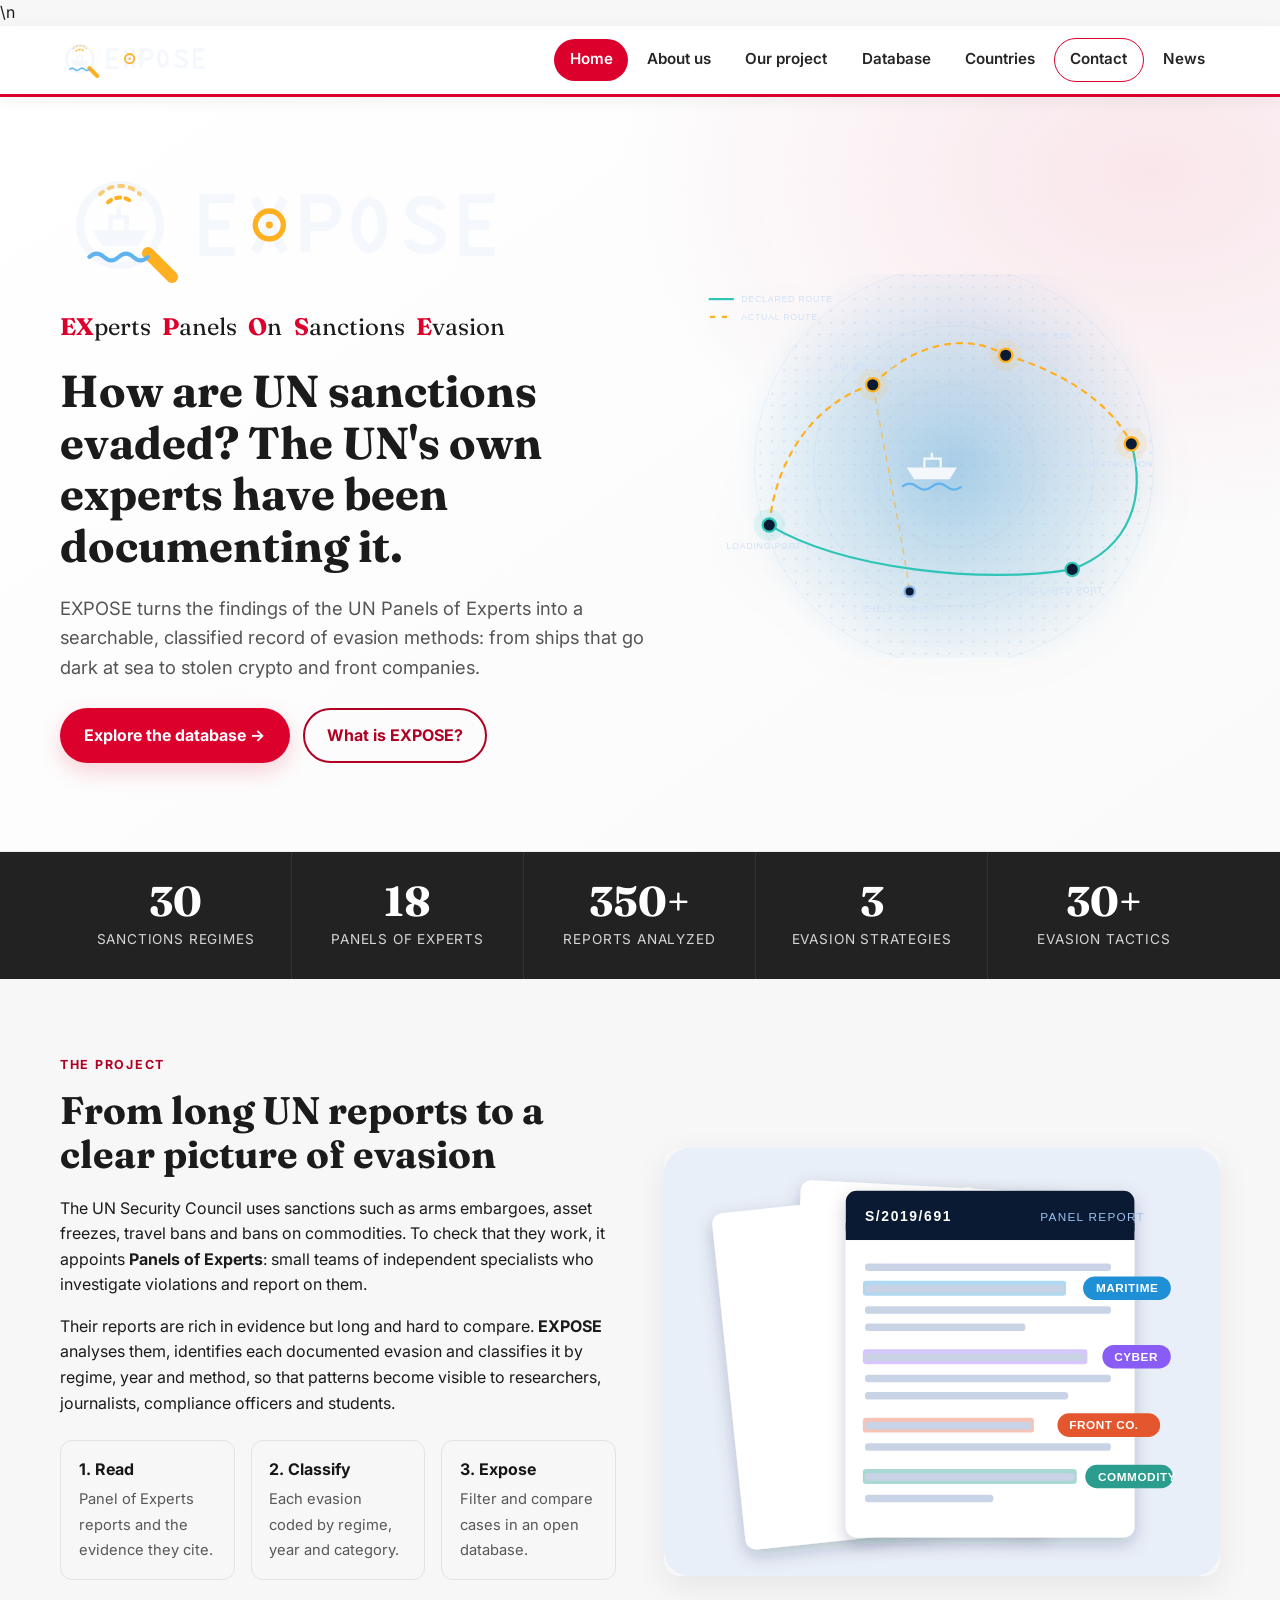
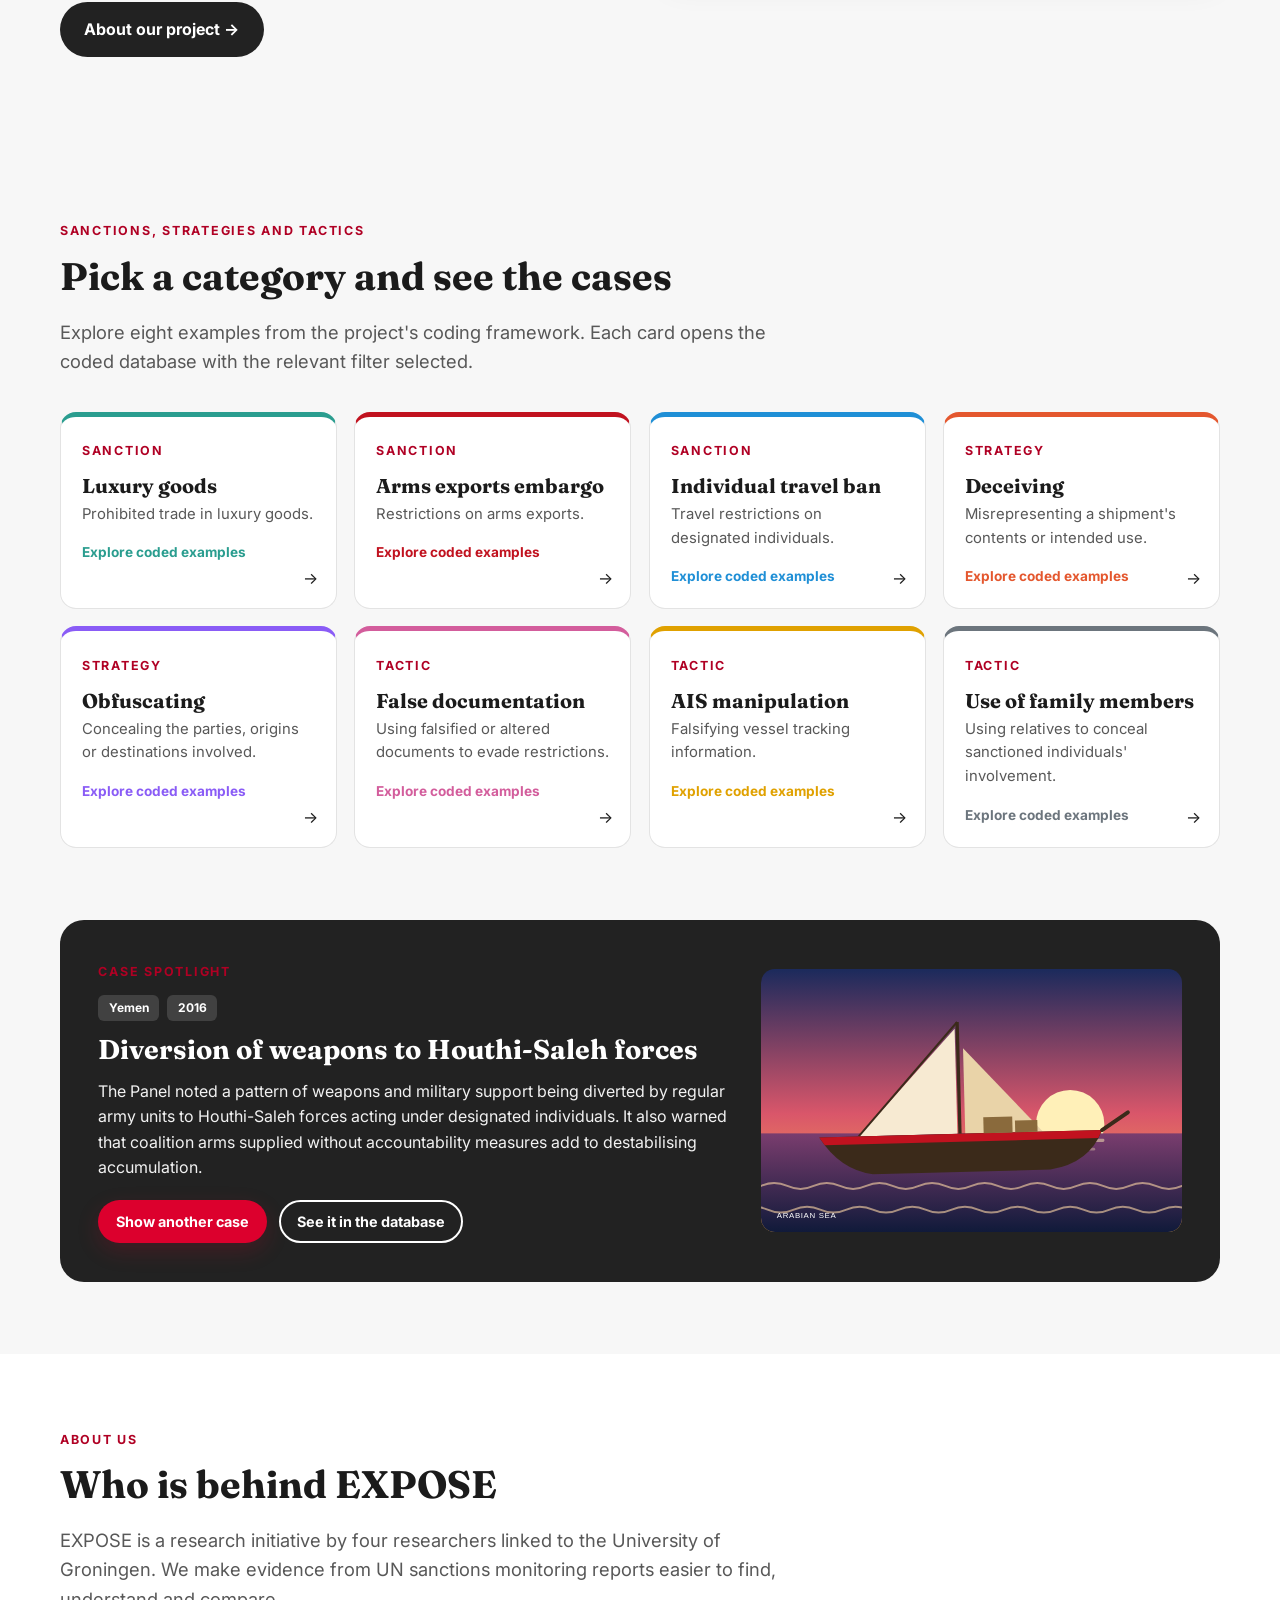
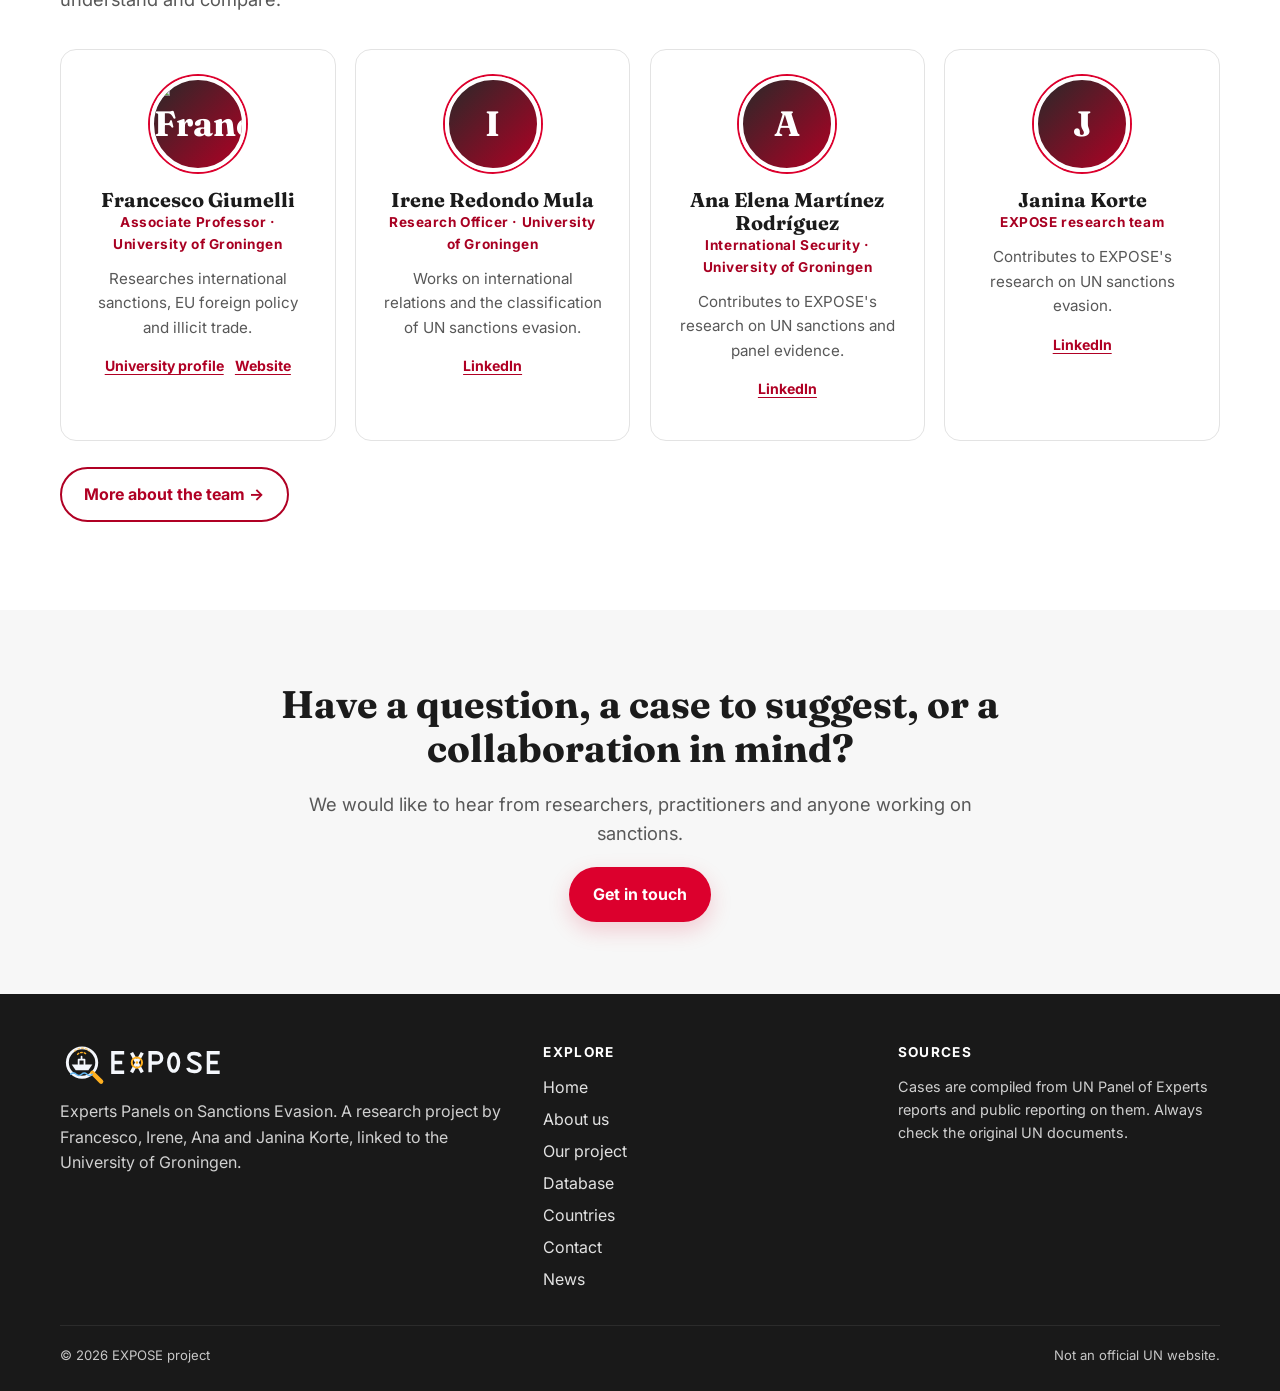
==== commit 64b0b049: "Load Groningen-inspired visual theme on index.html" ====
--- a/index.html
+++ b/index.html
@@ -10,7 +10,7 @@
   <link href="https://fonts.googleapis.com/css2?family=Fraunces:opsz,wght@9..144,600;9..144,700&family=Inter:wght@400;600;700;800&display=swap" rel="stylesheet">
   <link rel="stylesheet" href="css/style.css">
   <link rel="stylesheet" href="css/document-search.css">
-</head>
+  <link rel="stylesheet" href="css/rug-theme.css">\n</head>
 <body data-page="home">
   <a class="skip" href="#main">Skip to content</a>
   <header class="site-header">
--- a/css/rug-theme.css
+++ b/css/rug-theme.css
@@ -0,0 +1,72 @@
+/* EXPOSE | Groningen-inspired red, black and white edition.
+   Branding is an aesthetic reference, not an official university identity.
+   Keep distinct colours for maps, coding categories and YES/NO/NO DATA. */
+:root{
+ --navy:#171717;--navy-2:#292929;--navy-3:#3b3b3b;
+ --ink:#1b1b1b;--muted:#585858;--bg:#f7f7f7;--card:#fff;--line:#e3e3e3;
+ --amber:#dc002d;--amber-d:#b00024;--blue:#b00024;
+ --shadow:0 10px 32px rgba(0,0,0,.075)
+}
+body{background:var(--bg);color:var(--ink)}
+a{color:#b00024}a:hover{color:#8c001c}
+h1,h2,h3{color:#1b1b1b}
+.site-header{background:rgba(255,255,255,.97);border-bottom:3px solid #dc002d;box-shadow:0 3px 16px rgba(0,0,0,.055)}
+.menu a{color:#252525}
+.menu a:hover{color:#a50021;background:#f9e9ed}
+.menu a[aria-current="page"]{color:#fff;background:#dc002d}
+.menu .cta a{border-color:#dc002d}
+.menu-toggle{color:#222;border-color:#ccc}
+.hero{background:radial-gradient(700px 480px at 90% 10%,#f9e6eb 0%,transparent 75%),linear-gradient(145deg,#fff 0%,#fafafa 100%);color:#1b1b1b;border-bottom:1px solid #eaeaea}
+.hero h1,.hero .expansion{color:#1b1b1b}
+.hero .lead{color:#555}
+.hero .expansion b{color:#dc002d}
+.hero-art img{filter:drop-shadow(0 18px 30px rgba(0,0,0,.12))}
+.page-hero{background:linear-gradient(120deg,#fff 0%,#fbeef1 100%);color:#262626;border-bottom:1px solid #e9e9e9}
+.page-hero h1{color:#191919}
+.page-hero .tagline{color:#b00024}
+.page-hero .lead{color:#555}
+.btn-primary{background:#dc002d;color:#fff;box-shadow:0 8px 22px rgba(220,0,45,.18)}
+.btn-primary:hover{background:#b00024;color:#fff}
+.btn-dark{background:#222;color:#fff}
+.btn-outline{border-color:#b00024;color:#b00024}
+.btn-outline:hover{background:#fbeef1}
+.hero .btn-ghost{border-color:#b00024;color:#b00024}
+.hero .btn-ghost:hover{background:#fbeef1}
+.stats{background:#222}
+.stat .num{color:#fff}
+.stat .lab{color:#d7d7d7}
+.eyebrow{color:#b00024}
+.step::before{background:#dc002d;color:#fff}
+.progress i{background:#dc002d}
+.tab[aria-selected="true"],.seg button[aria-pressed="true"],.pill-x{background:#dc002d;border-color:#dc002d;color:#fff}
+.badge{background:#272727}
+.badge.year{background:#fbe8ec;color:#9b001f}
+.spotlight{background:#222;color:#f2f2f2}
+.spotlight h2,.spotlight h3{color:#fff}
+.spotlight .btn-ghost{color:#fff;border-color:#fff}
+.spotlight .btn-ghost:hover{background:#3a3a3a}
+.avatar{background:linear-gradient(135deg,#292929,#b00024);box-shadow:0 0 0 2px #dc002d}
+.person .role{color:#a80022}
+.uni .dot{background:#dc002d;color:#fff}
+input:focus,select:focus,textarea:focus{border-color:#dc002d;outline-color:rgba(220,0,45,.2)}
+.chip:has(input:focus-visible){outline-color:rgba(220,0,45,.25)}
+.db-view-tabs button[aria-selected="true"]{border-bottom-color:#dc002d;color:#171717}
+.db-search-primary input:focus{border-color:#dc002d}
+.db-active-pair{background:#fbeef1;border-left-color:#dc002d}
+.db-chip{background:#f2f2f2;color:#333}
+.db-full-document{background:#fafafa}
+#mx-table thead th{background:#f4f4f4}
+#mx-table tbody th{background:#fafafa}
+#mx-table th.db-matrix-corner{background:#ededed}
+.db-cell-details{background:#fafafa}
+.news-category{color:#9c0020;background:#fbe8ed}
+.site-footer{background:#191919;color:#d0d0d0}
+.site-footer a{color:#e2e2e2}
+.site-footer a:hover{color:#fff}
+.site-footer .legal{color:#c7c7c7}
+:focus-visible{outline:3px solid #dc002d;outline-offset:3px}
+@media(max-width:860px){
+ .menu{background:#fff;border-bottom:2px solid #dc002d}
+ .menu a{color:#222}
+ .menu a[aria-current="page"]{color:#fff}
+}
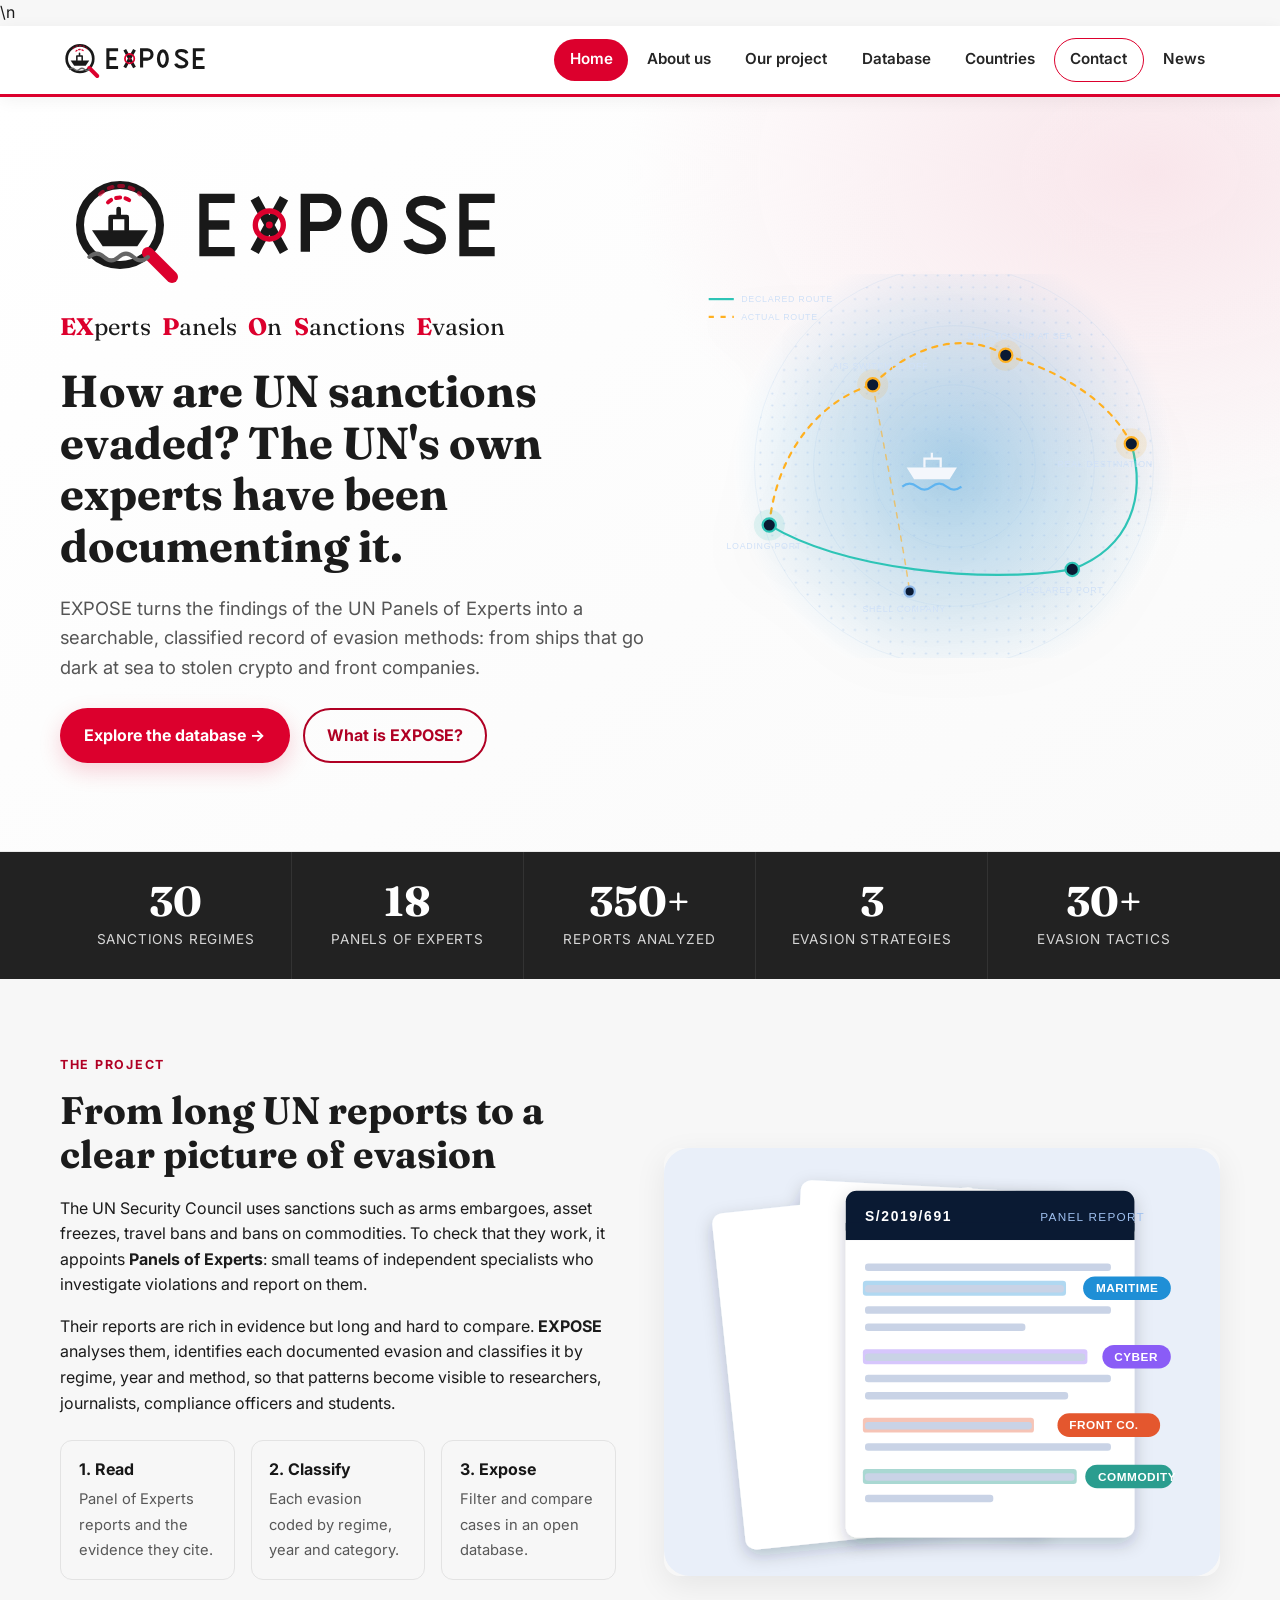
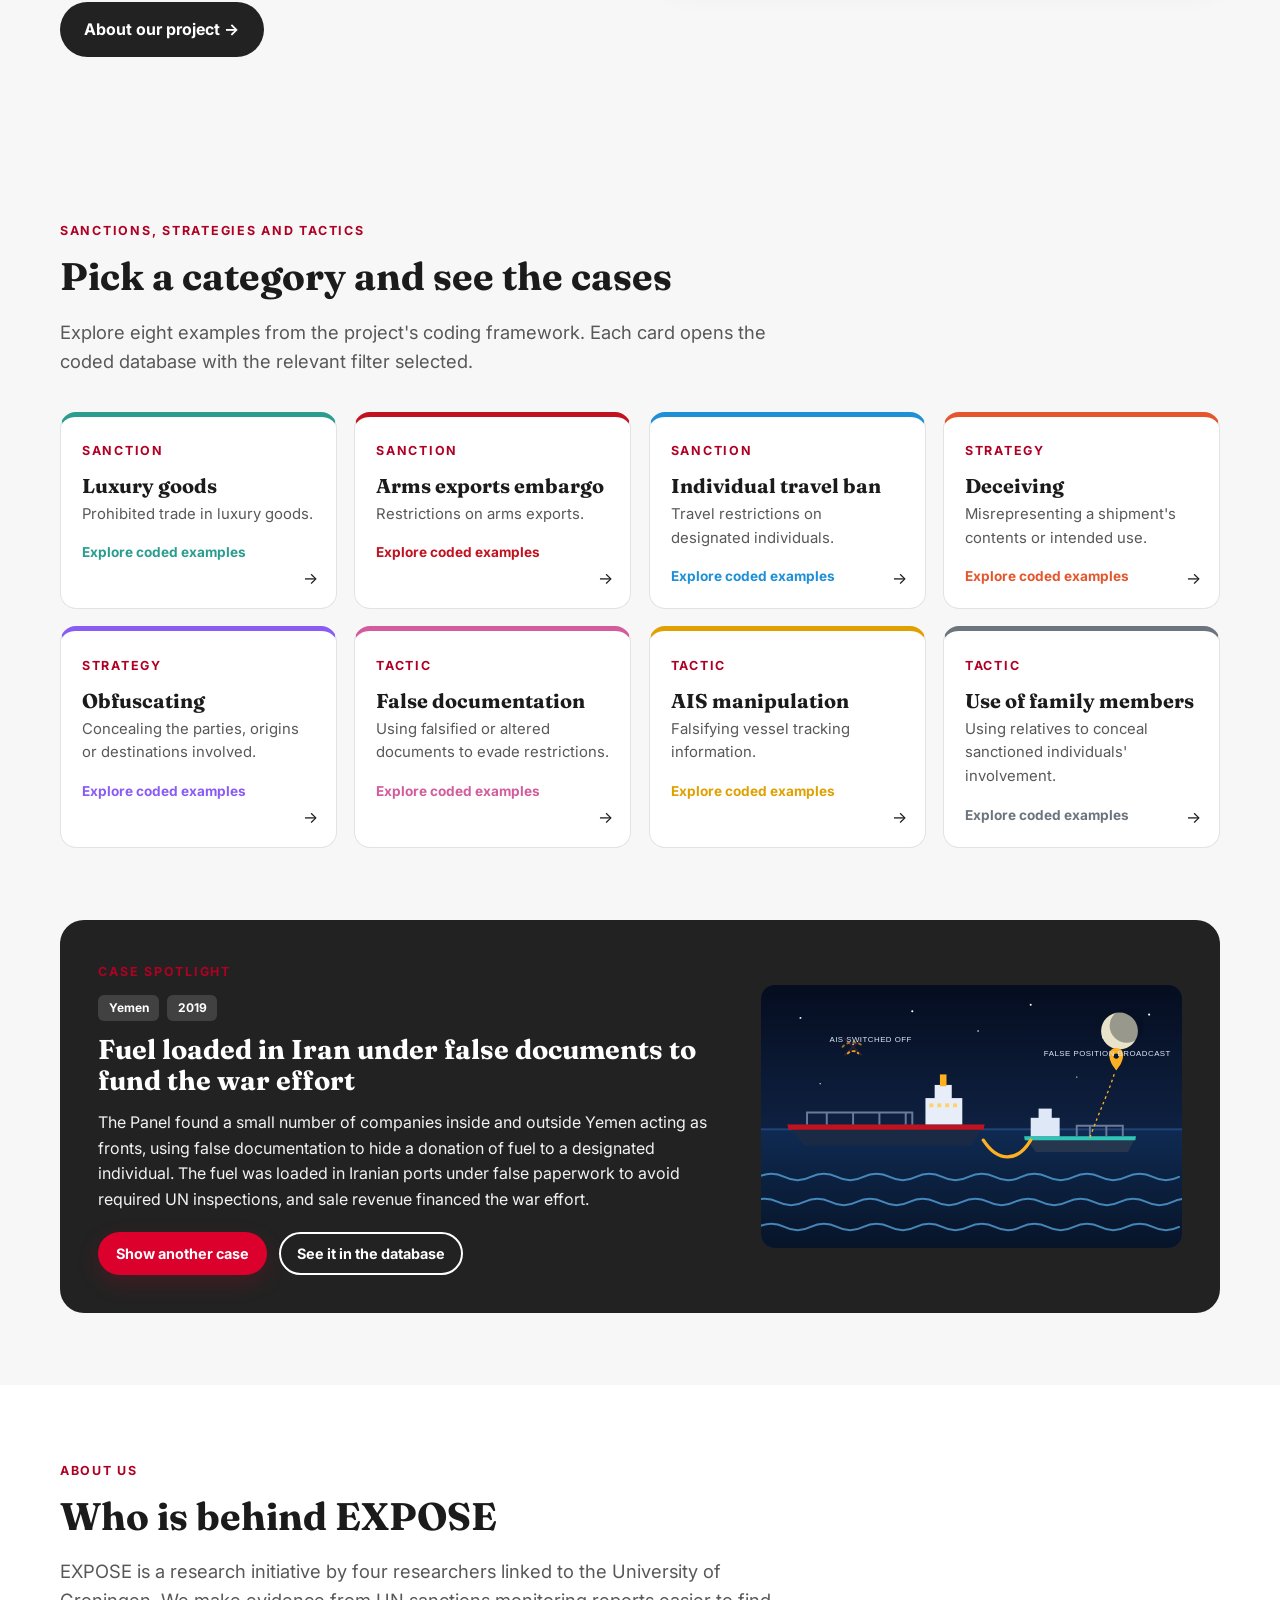
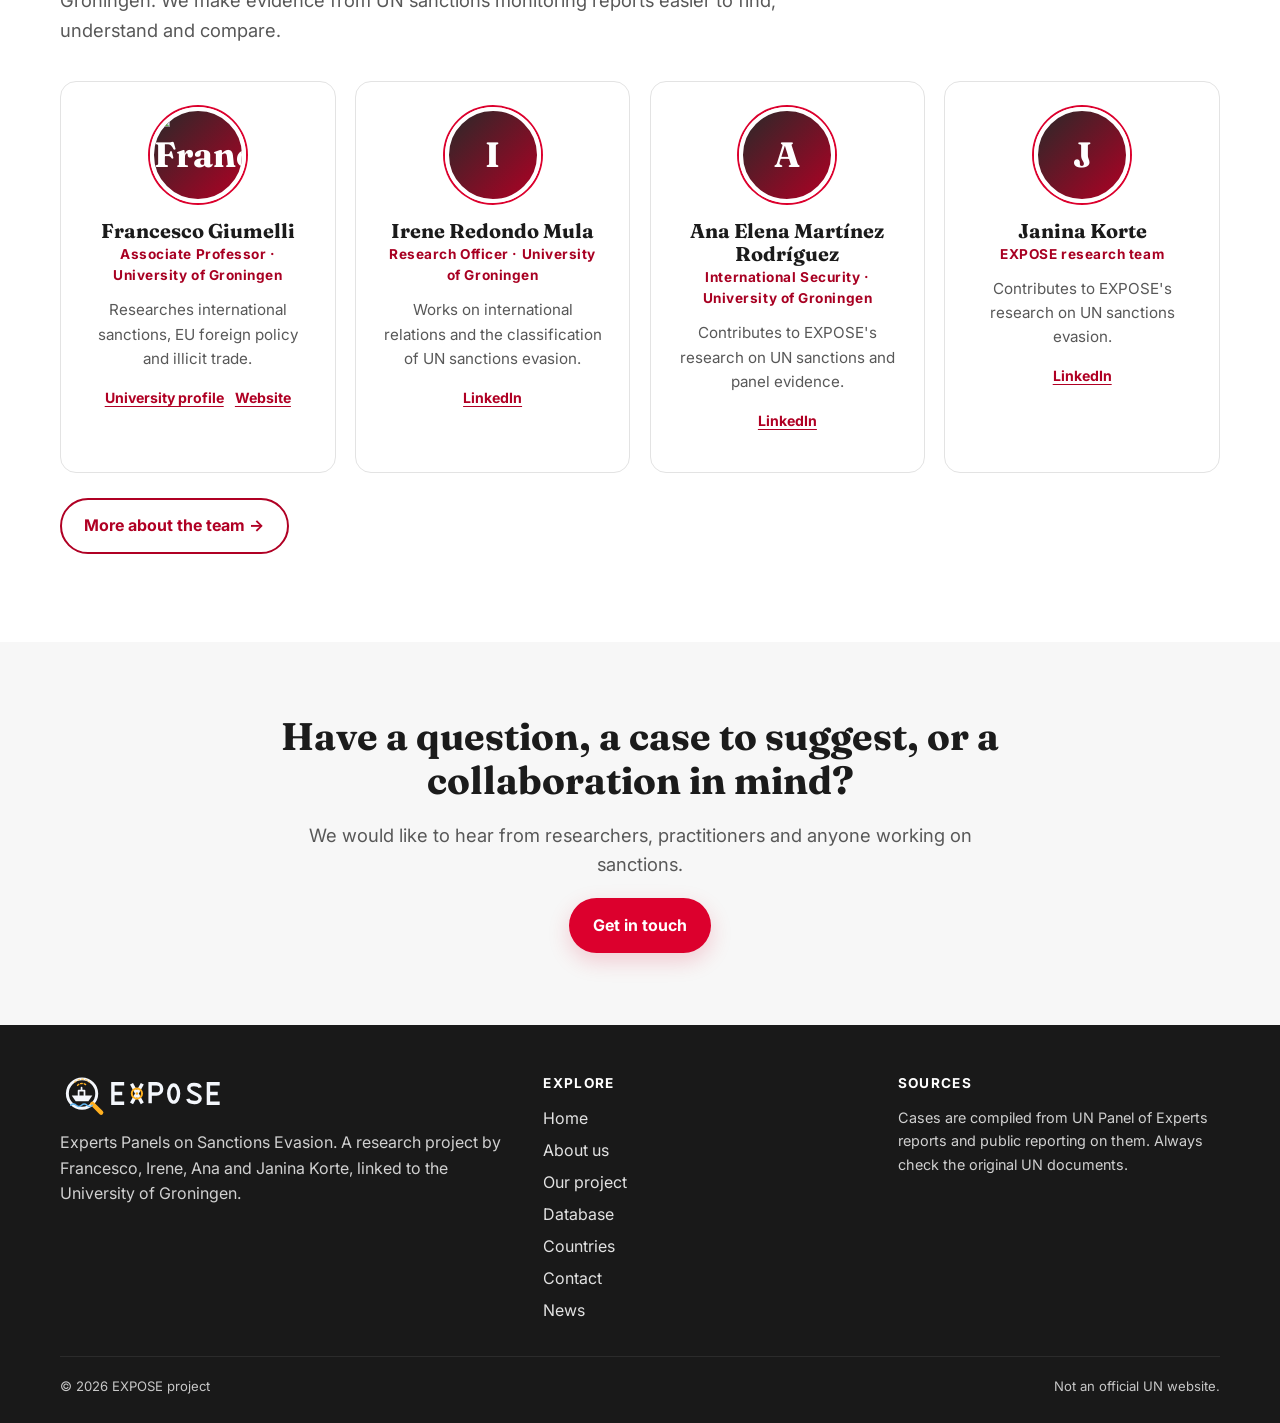
==== commit 4aad5da0: "Use legible EXPOSE logo in white navigation and light hero" ====
--- a/index.html
+++ b/index.html
@@ -15,7 +15,7 @@
   <a class="skip" href="#main">Skip to content</a>
   <header class="site-header">
     <div class="container nav">
-      <a class="brand" href="index.html" aria-label="EXPOSE home"><img src="assets/logo.svg" alt="EXPOSE"></a>
+      <a class="brand" href="index.html" aria-label="EXPOSE home"><img src="assets/logo-on-light.svg" alt="EXPOSE"></a>
       <button class="menu-toggle" aria-expanded="false" aria-controls="menu">&#9776; Menu</button>
       <ul id="menu" class="menu">
         <li><a href="index.html" aria-current="page">Home</a></li>
@@ -33,7 +33,7 @@
     <section class="hero">
       <div class="container grid">
         <div>
-          <img class="logo-big" src="assets/logo.svg" alt="EXPOSE logo: a lens revealing a ship whose AIS signal is hidden">
+          <img class="logo-big" src="assets/logo-on-light.svg" alt="EXPOSE logo: a lens revealing a ship whose AIS signal is hidden">
           <p class="expansion" aria-label="EXPOSE stands for Experts Panels On Sanctions Evasion">
             <span><b>EX</b>perts</span> <span><b>P</b>anels</span> <span><b>O</b>n</span> <span><b>S</b>anctions</span> <span><b>E</b>vasion</span>
           </p>
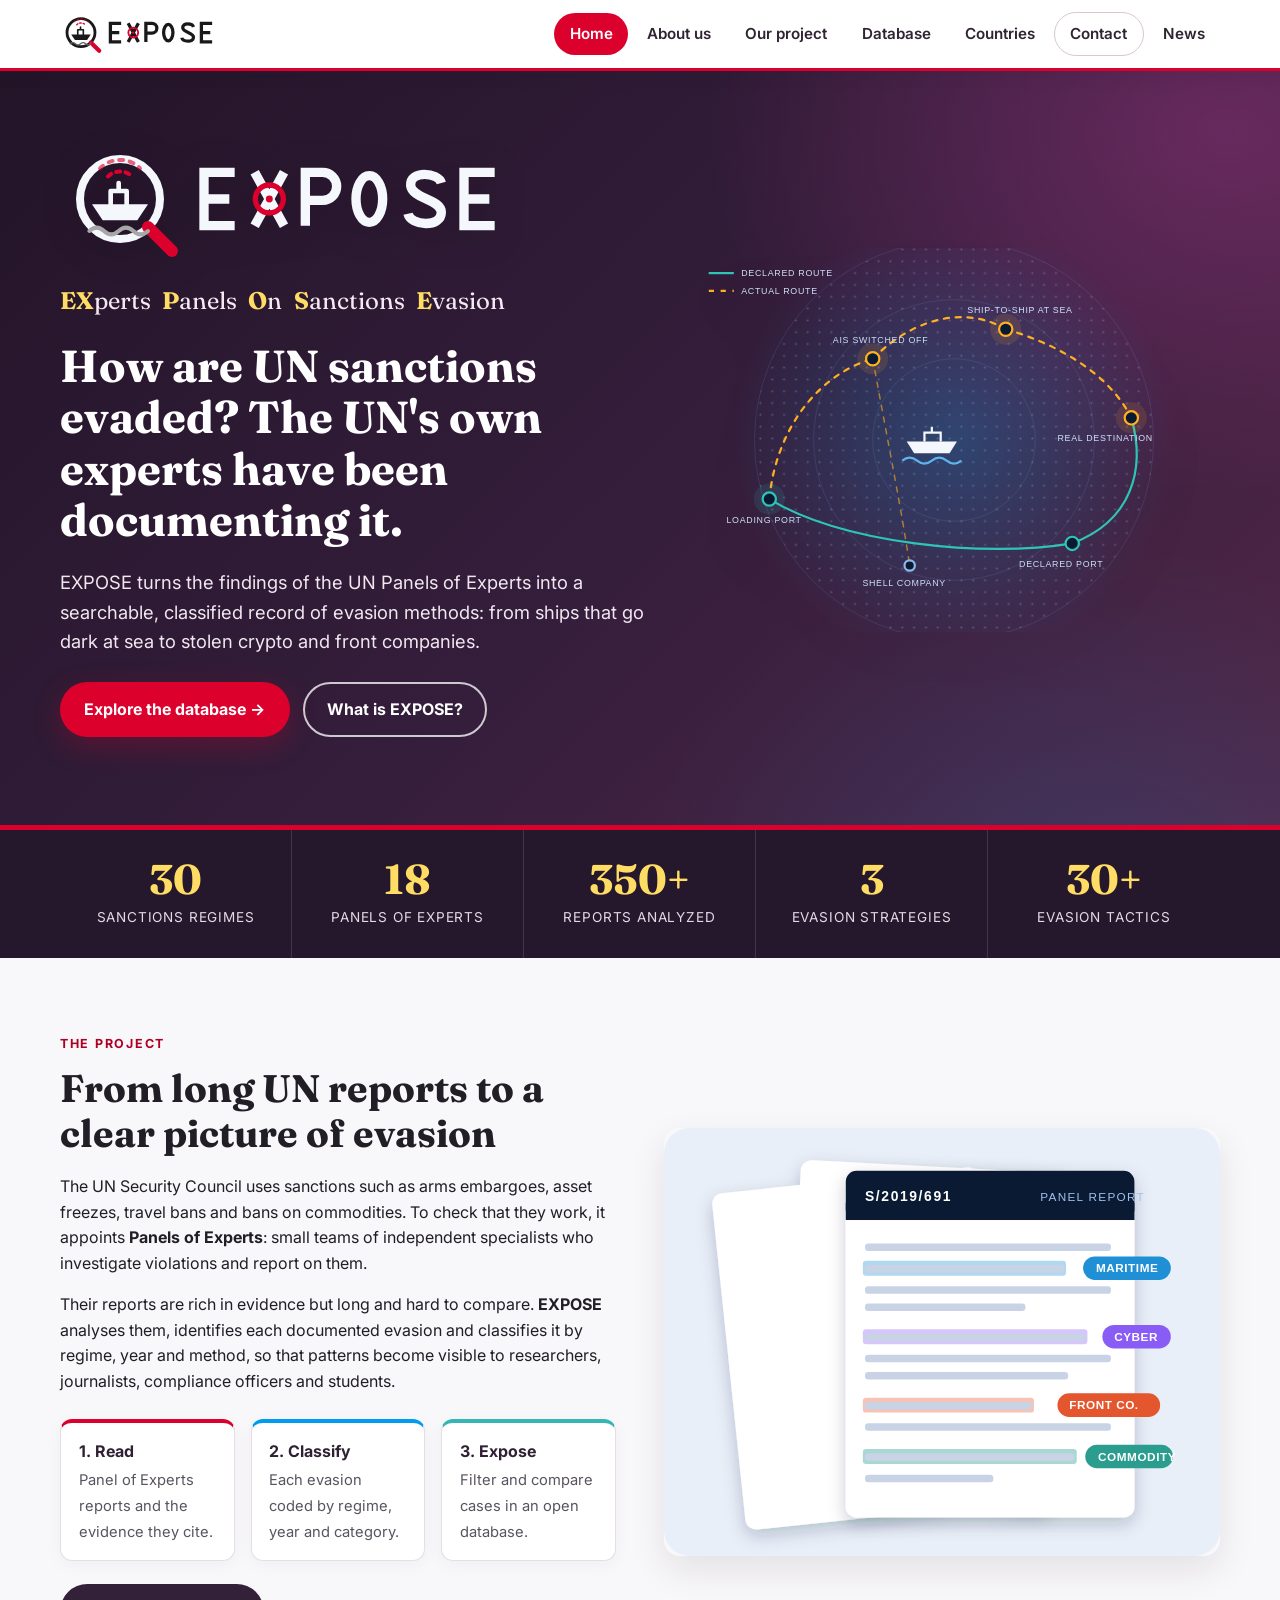
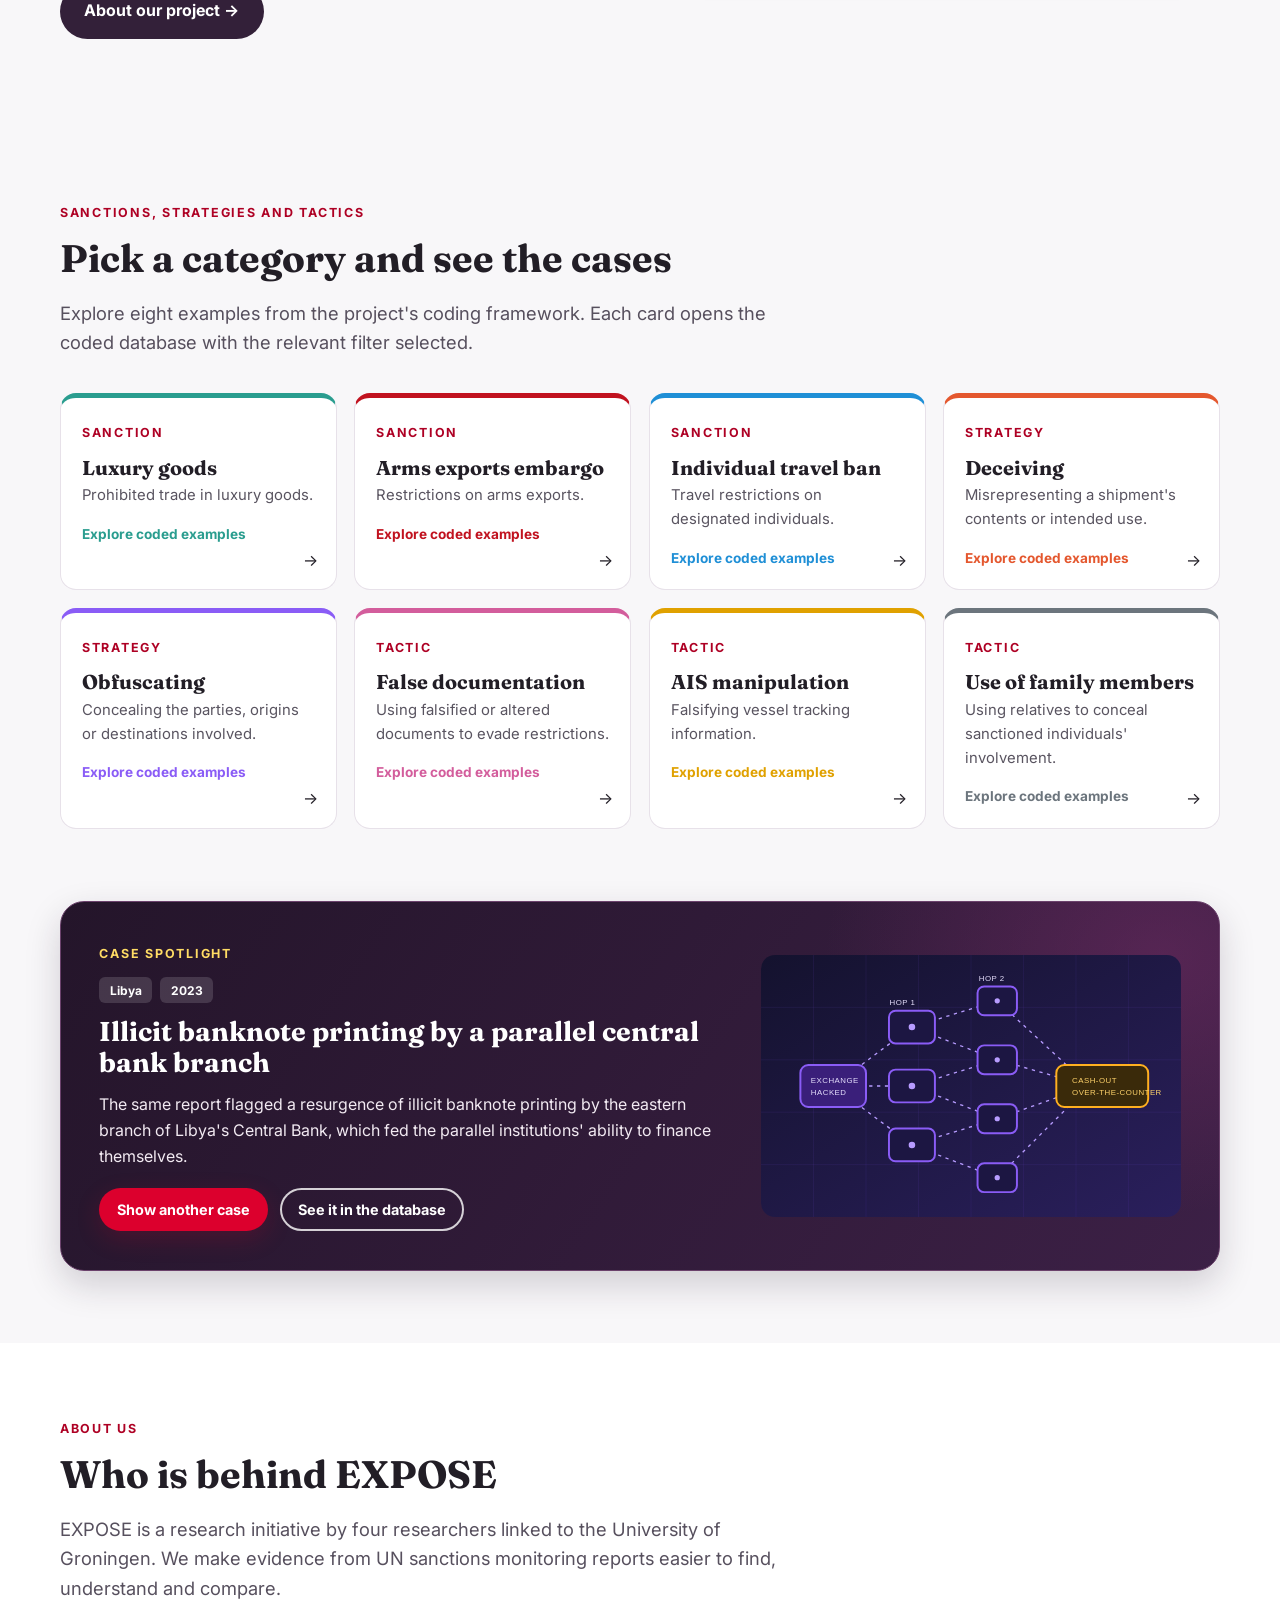
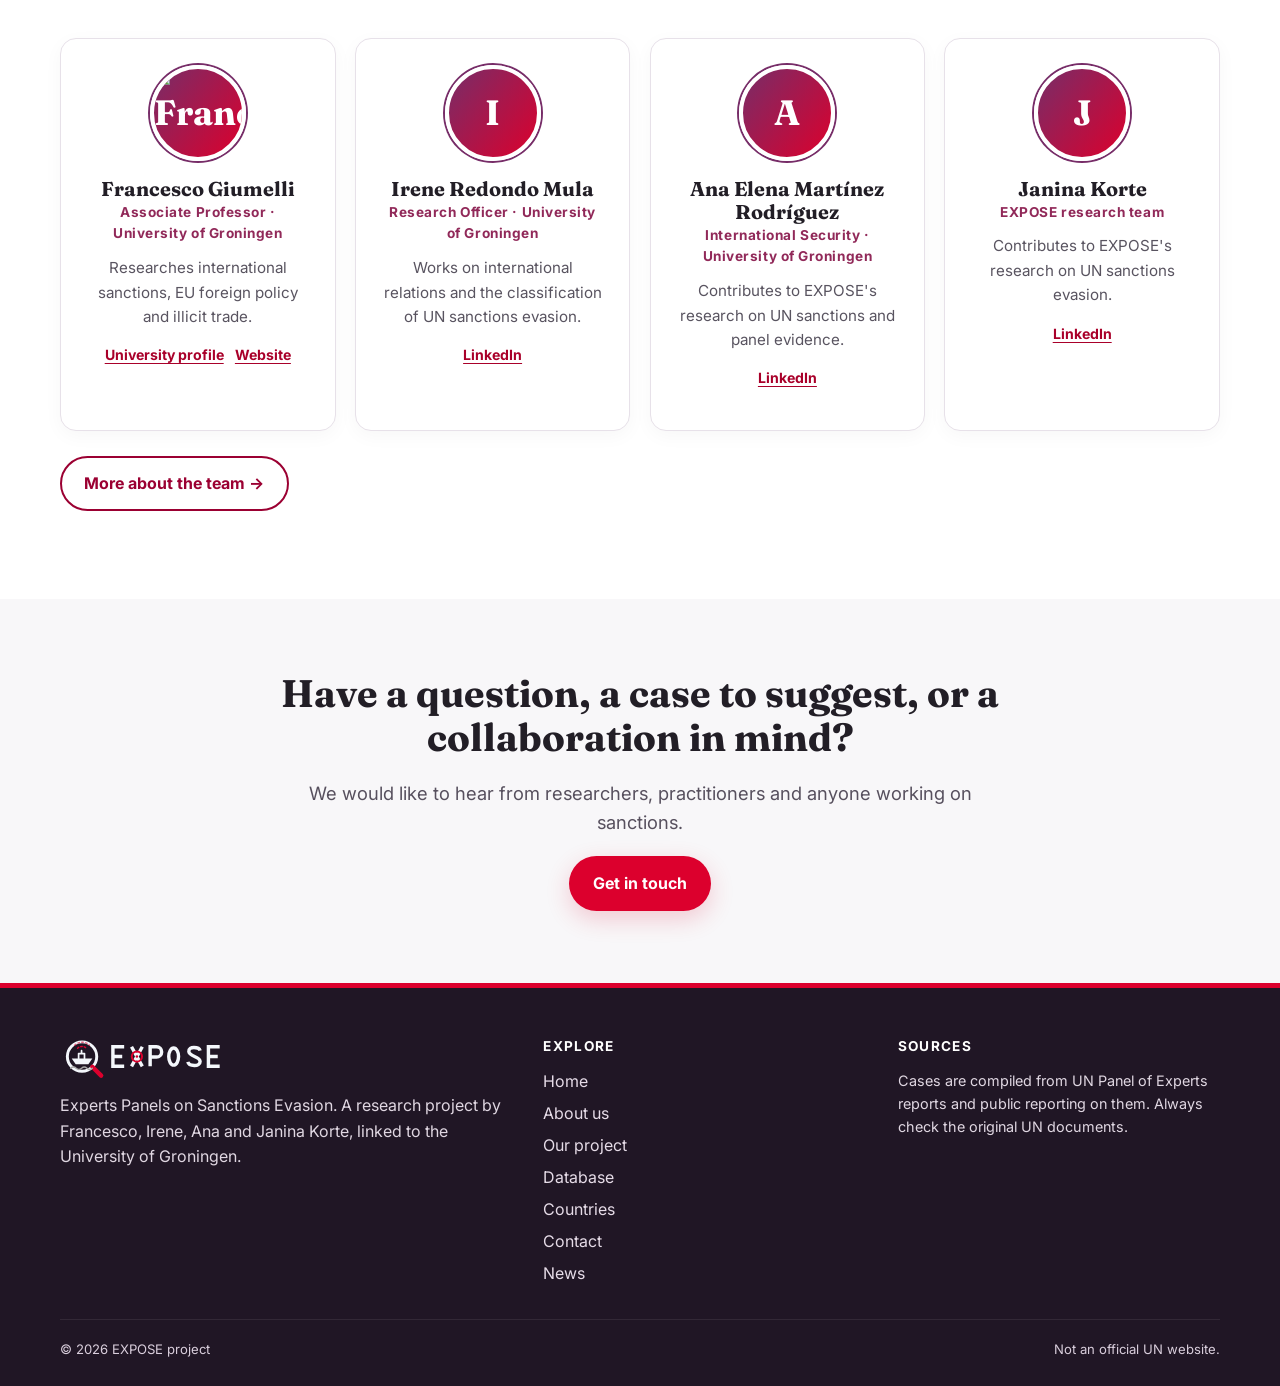
==== commit 7582f27e: "Fix HTML stylesheet placement and dark hero logo contrast" ====
--- a/index.html
+++ b/index.html
@@ -10,7 +10,8 @@
   <link href="https://fonts.googleapis.com/css2?family=Fraunces:opsz,wght@9..144,600;9..144,700&family=Inter:wght@400;600;700;800&display=swap" rel="stylesheet">
   <link rel="stylesheet" href="css/style.css">
   <link rel="stylesheet" href="css/document-search.css">
-  <link rel="stylesheet" href="css/rug-theme.css">\n</head>
+  <link rel="stylesheet" href="css/rug-theme.css">
+</head>
 <body data-page="home">
   <a class="skip" href="#main">Skip to content</a>
   <header class="site-header">
@@ -33,7 +34,7 @@
     <section class="hero">
       <div class="container grid">
         <div>
-          <img class="logo-big" src="assets/logo-on-light.svg" alt="EXPOSE logo: a lens revealing a ship whose AIS signal is hidden">
+          <img class="logo-big" src="assets/logo.svg" alt="EXPOSE logo: a lens revealing a ship whose AIS signal is hidden">
           <p class="expansion" aria-label="EXPOSE stands for Experts Panels On Sanctions Evasion">
             <span><b>EX</b>perts</span> <span><b>P</b>anels</span> <span><b>O</b>n</span> <span><b>S</b>anctions</span> <span><b>E</b>vasion</span>
           </p>
--- a/css/rug-theme.css
+++ b/css/rug-theme.css
@@ -1,72 +1,132 @@
-/* EXPOSE | Groningen-inspired red, black and white edition.
-   Branding is an aesthetic reference, not an official university identity.
-   Keep distinct colours for maps, coding categories and YES/NO/NO DATA. */
+/* EXPOSE — University of Groningen-inspired editorial palette.
+   The official UG palette: red #DC002D, black, white; secondary purple
+   #772D68, cyan #009CEF, aqua #35B6B4, pink #EC6581,
+   green #60B669 and yellow #FFDC64.
+   This independent research-site styling is not an official UG identity.
+   Keep semantic colours in the database and world map distinct. */
 :root{
- --navy:#171717;--navy-2:#292929;--navy-3:#3b3b3b;
- --ink:#1b1b1b;--muted:#585858;--bg:#f7f7f7;--card:#fff;--line:#e3e3e3;
- --amber:#dc002d;--amber-d:#b00024;--blue:#b00024;
- --shadow:0 10px 32px rgba(0,0,0,.075)
+ --rug-red:#dc002d;--rug-purple:#772d68;--rug-cyan:#009cef;
+ --rug-aqua:#35b6b4;--rug-pink:#ec6581;--rug-green:#60b669;
+ --rug-yellow:#ffdc64;--rug-deep:#24152a;
+ --navy:#24152a;--navy-2:#34213c;--navy-3:#772d68;
+ --ink:#221e26;--muted:#595460;--bg:#f8f7f9;--card:#fff;--line:#e7e1e9;
+ --amber:#dc002d;--amber-d:#ae0024;--blue:#a9002a;
+ --shadow:0 14px 36px rgba(36,21,42,.095);
 }
 body{background:var(--bg);color:var(--ink)}
-a{color:#b00024}a:hover{color:#8c001c}
-h1,h2,h3{color:#1b1b1b}
-.site-header{background:rgba(255,255,255,.97);border-bottom:3px solid #dc002d;box-shadow:0 3px 16px rgba(0,0,0,.055)}
-.menu a{color:#252525}
-.menu a:hover{color:#a50021;background:#f9e9ed}
-.menu a[aria-current="page"]{color:#fff;background:#dc002d}
-.menu .cta a{border-color:#dc002d}
-.menu-toggle{color:#222;border-color:#ccc}
-.hero{background:radial-gradient(700px 480px at 90% 10%,#f9e6eb 0%,transparent 75%),linear-gradient(145deg,#fff 0%,#fafafa 100%);color:#1b1b1b;border-bottom:1px solid #eaeaea}
-.hero h1,.hero .expansion{color:#1b1b1b}
-.hero .lead{color:#555}
-.hero .expansion b{color:#dc002d}
-.hero-art img{filter:drop-shadow(0 18px 30px rgba(0,0,0,.12))}
-.page-hero{background:linear-gradient(120deg,#fff 0%,#fbeef1 100%);color:#262626;border-bottom:1px solid #e9e9e9}
-.page-hero h1{color:#191919}
-.page-hero .tagline{color:#b00024}
-.page-hero .lead{color:#555}
-.btn-primary{background:#dc002d;color:#fff;box-shadow:0 8px 22px rgba(220,0,45,.18)}
-.btn-primary:hover{background:#b00024;color:#fff}
-.btn-dark{background:#222;color:#fff}
-.btn-outline{border-color:#b00024;color:#b00024}
-.btn-outline:hover{background:#fbeef1}
-.hero .btn-ghost{border-color:#b00024;color:#b00024}
-.hero .btn-ghost:hover{background:#fbeef1}
-.stats{background:#222}
-.stat .num{color:#fff}
-.stat .lab{color:#d7d7d7}
-.eyebrow{color:#b00024}
+h1,h2,h3{color:var(--ink)}
+a{color:#a9002a}
+a:hover{color:#82001f}
+.container{max-width:1160px}
+.site-header{
+ background:rgba(255,255,255,.97);
+ border-bottom:3px solid var(--rug-red);
+ box-shadow:0 3px 18px rgba(36,21,42,.07)
+}
+.menu a{color:#302433}
+.menu a:hover{color:#8d0030;background:#faedf3}
+.menu a[aria-current="page"]{background:var(--rug-red);color:#fff}
+.menu .cta a{border-color:#d9c5d4}
+.menu-toggle{color:#2c2230;border-color:#cdbecb}
+.brand img{height:42px}
+.eyebrow{color:#ae0024}
+.lead{color:#57505e}
+.hero{
+ position:relative;
+ background:
+  radial-gradient(650px 460px at 96% 8%,rgba(119,45,104,.75),transparent 80%),
+  radial-gradient(570px 450px at 85% 110%,rgba(0,156,239,.15),transparent 79%),
+  linear-gradient(135deg,#231428 0%,#351e3c 55%,#522647 100%);
+ color:#f9f6fb;
+ border-bottom:5px solid var(--rug-red);
+}
+.hero h1{color:#fff}
+.hero .expansion{color:#f5e9f3}
+.hero .expansion b{color:#ffdc64}
+.hero .lead{color:#f0e7f0}
+.hero .logo-big{filter:drop-shadow(0 5px 18px rgba(0,0,0,.16))}
+.hero-art img{filter:drop-shadow(0 22px 32px rgba(0,0,0,.15))}
+.hero .btn-ghost{color:#fff;border-color:rgba(255,255,255,.76)}
+.hero .btn-ghost:hover{background:rgba(255,255,255,.13);color:#fff}
+.hero .btn-primary{box-shadow:0 9px 28px rgba(220,0,45,.26)}
+.page-hero{
+ background:linear-gradient(115deg,#fff 0%,#fbf5fa 60%,#f6eaf1 100%);
+ color:#2a2130;border-bottom:3px solid var(--rug-red)
+}
+.page-hero h1{color:#251b2a}
+.page-hero .tagline{color:#a9002a}
+.page-hero .lead{color:#524a56}
+.btn-primary{background:#dc002d;color:#fff;box-shadow:0 8px 24px rgba(220,0,45,.19)}
+.btn-primary:hover{background:#a90024;color:#fff}
+.btn-dark{background:#332039;color:#fff}
+.btn-dark:hover{background:#532b56;color:#fff}
+.btn-outline{border-color:#9b0032;color:#9b0032;background:#fff}
+.btn-outline:hover{background:#f9e8ef;color:#870029}
+.stats{background:#26182c}
+.stat{border-right-color:rgba(255,255,255,.13)}
+.stat .num{color:#ffdc64}
+.stat .lab{color:#e5d9e6}
+.section-alt{background:#fff}
+.pillars{gap:1rem}
+.pillar{background:#fff;border:1px solid #e7dce7;box-shadow:0 4px 18px rgba(36,21,42,.04)}
+.pillar:nth-child(1){border-top:4px solid #dc002d}
+.pillar:nth-child(2){border-top:4px solid #009cef}
+.pillar:nth-child(3){border-top:4px solid #35b6b4}
+.pillar b{color:#302034}
 .step::before{background:#dc002d;color:#fff}
 .progress i{background:#dc002d}
-.tab[aria-selected="true"],.seg button[aria-pressed="true"],.pill-x{background:#dc002d;border-color:#dc002d;color:#fff}
-.badge{background:#272727}
-.badge.year{background:#fbe8ec;color:#9b001f}
-.spotlight{background:#222;color:#f2f2f2}
+.tab[aria-selected="true"],.seg button[aria-pressed="true"],.pill-x{
+ background:#772d68;border-color:#772d68;color:#fff
+}
+.tabpanel{background:#fcf9fc}
+.badge{background:#3f2744}
+.badge.year{background:#f8eaf3;color:#70265e}
+.spotlight{
+ background:
+  radial-gradient(420px 320px at 95% 15%,rgba(119,45,104,.48),transparent 80%),
+  linear-gradient(125deg,#24152a,#3c2046);
+ color:#f4edf5;border:1px solid #6b426c;
+ box-shadow:0 14px 35px rgba(36,21,42,.18)
+}
 .spotlight h2,.spotlight h3{color:#fff}
-.spotlight .btn-ghost{color:#fff;border-color:#fff}
-.spotlight .btn-ghost:hover{background:#3a3a3a}
-.avatar{background:linear-gradient(135deg,#292929,#b00024);box-shadow:0 0 0 2px #dc002d}
-.person .role{color:#a80022}
-.uni .dot{background:#dc002d;color:#fff}
-input:focus,select:focus,textarea:focus{border-color:#dc002d;outline-color:rgba(220,0,45,.2)}
-.chip:has(input:focus-visible){outline-color:rgba(220,0,45,.25)}
-.db-view-tabs button[aria-selected="true"]{border-bottom-color:#dc002d;color:#171717}
-.db-search-primary input:focus{border-color:#dc002d}
-.db-active-pair{background:#fbeef1;border-left-color:#dc002d}
-.db-chip{background:#f2f2f2;color:#333}
-.db-full-document{background:#fafafa}
-#mx-table thead th{background:#f4f4f4}
-#mx-table tbody th{background:#fafafa}
-#mx-table th.db-matrix-corner{background:#ededed}
-.db-cell-details{background:#fafafa}
-.news-category{color:#9c0020;background:#fbe8ed}
-.site-footer{background:#191919;color:#d0d0d0}
-.site-footer a{color:#e2e2e2}
+.spotlight .eyebrow{color:#ffdc64}
+.spotlight p{color:#f2eaf2}
+.spotlight .btn-ghost{color:#fff;border-color:rgba(255,255,255,.8)}
+.spotlight .btn-ghost:hover{background:rgba(255,255,255,.14);color:#fff}
+.spotlight .tag{color:#25202a}
+.avatar{background:linear-gradient(130deg,#772d68,#dc002d);box-shadow:0 0 0 2px #772d68}
+.person .role{color:#912959}
+.person{box-shadow:0 5px 19px rgba(36,21,42,.035)}
+.uni .dot{background:#772d68;color:#fff}
+input:focus,select:focus,textarea:focus{border-color:#772d68;outline-color:rgba(119,45,104,.22)}
+.chip:has(input:focus-visible){outline-color:rgba(119,45,104,.3)}
+.filters,.db-search-panel,.db-evidence-card,.db-document-card{
+ box-shadow:0 5px 20px rgba(36,21,42,.045)
+}
+.db-view-tabs button[aria-selected="true"]{border-bottom-color:#dc002d;color:#251b2a}
+.db-search-primary input:focus{border-color:#772d68}
+.db-active-pair{background:#f9edf5;border-left-color:#dc002d}
+.db-chip{background:#f3ecf5;color:#4d3153}
+.db-chip.strategy{background:#fff3dc;color:#744915}
+.db-chip.tactic{background:#eee7f5;color:#53348a}
+.db-full-document{background:#faf8fc}
+#mx-table thead th{background:#f3edf5}
+#mx-table tbody th{background:#fbf9fc}
+#mx-table th.db-matrix-corner{background:#ece1ed}
+.db-cell-details{background:#faf8fc}
+.news-post{border-top:4px solid #772d68;box-shadow:0 6px 20px rgba(36,21,42,.05)}
+.news-category{color:#772d68;background:#f6e9f3}
+.site-footer{background:#201625;color:#e0d7e2;border-top:5px solid #dc002d}
+.site-footer h4{color:#fff}
+.site-footer a{color:#e6dce8}
 .site-footer a:hover{color:#fff}
-.site-footer .legal{color:#c7c7c7}
-:focus-visible{outline:3px solid #dc002d;outline-offset:3px}
+.site-footer .legal{color:#d9cedc}
+:focus-visible{outline:3px solid #009cef;outline-offset:3px}
 @media(max-width:860px){
  .menu{background:#fff;border-bottom:2px solid #dc002d}
- .menu a{color:#222}
+ .menu a{color:#302433}
  .menu a[aria-current="page"]{color:#fff}
 }
+@media(prefers-reduced-motion:reduce){
+ .hero-art img,.hero .logo-big{filter:none}
+}
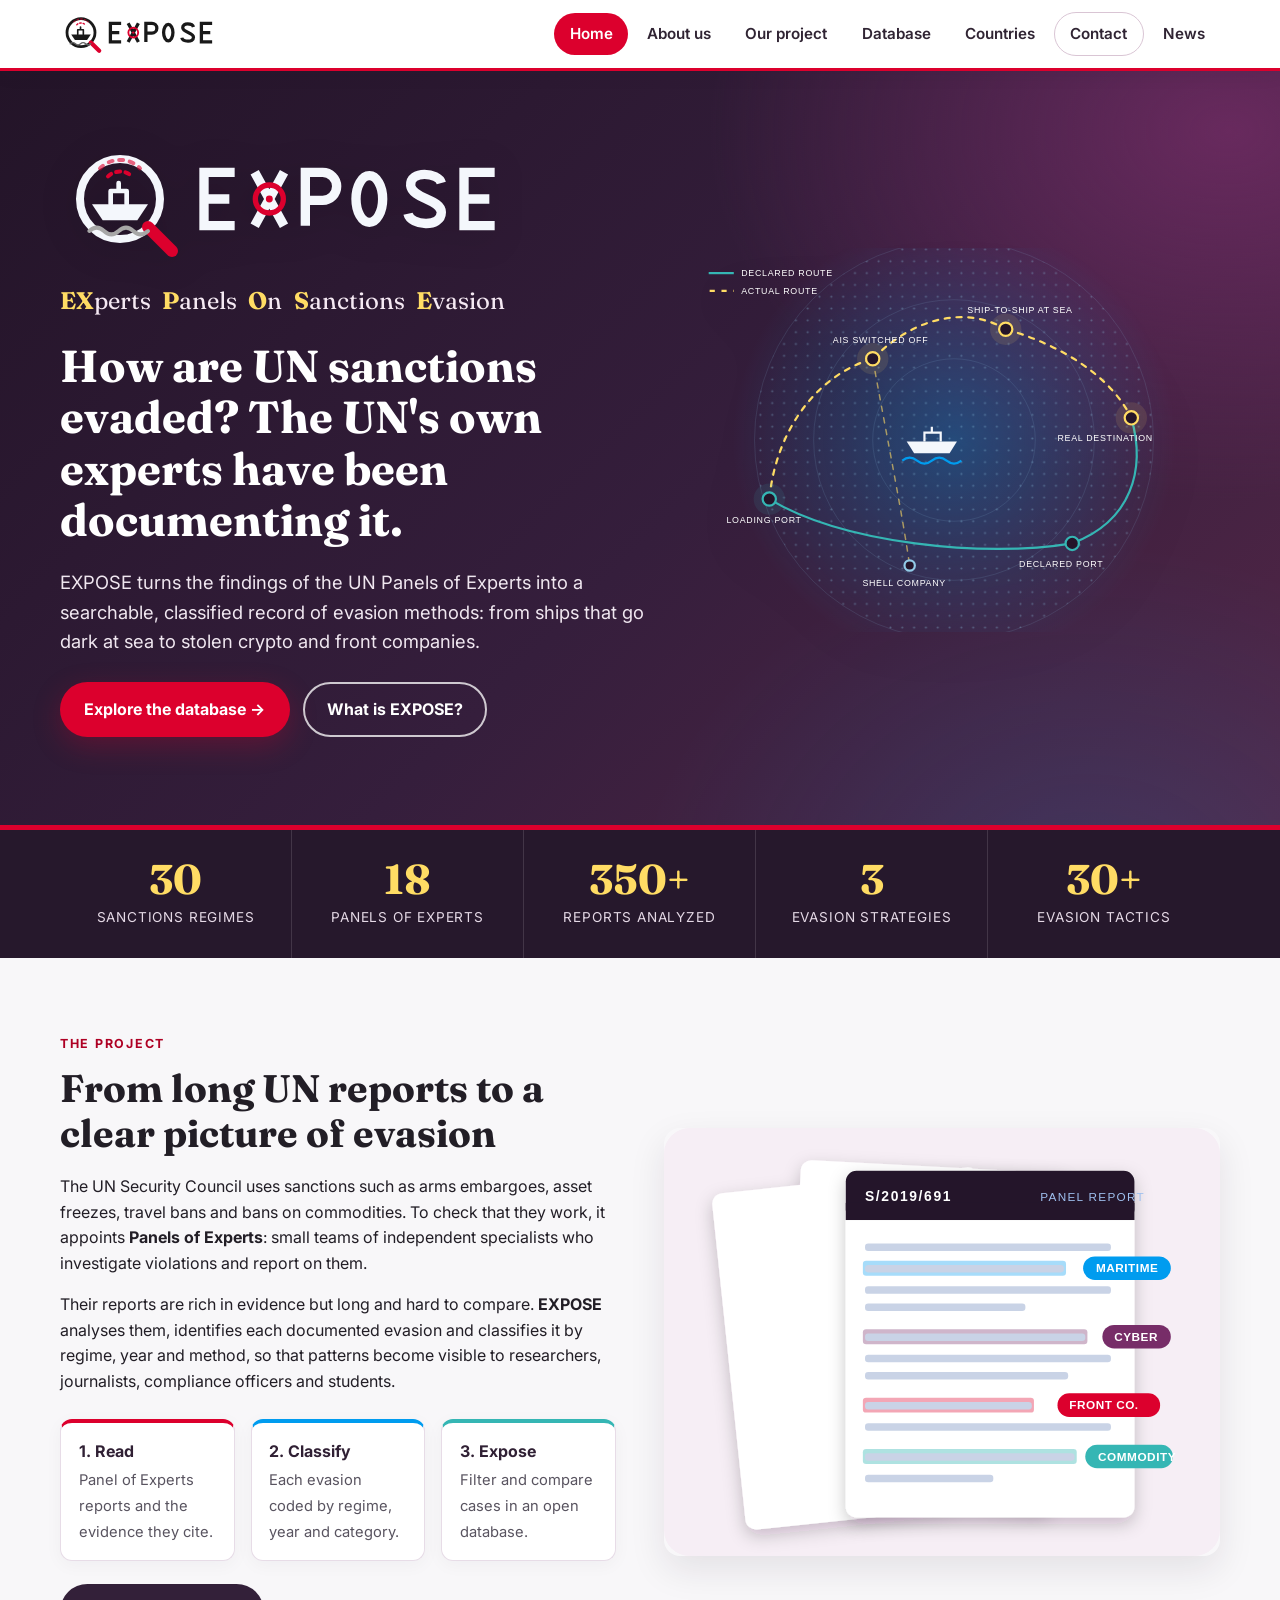
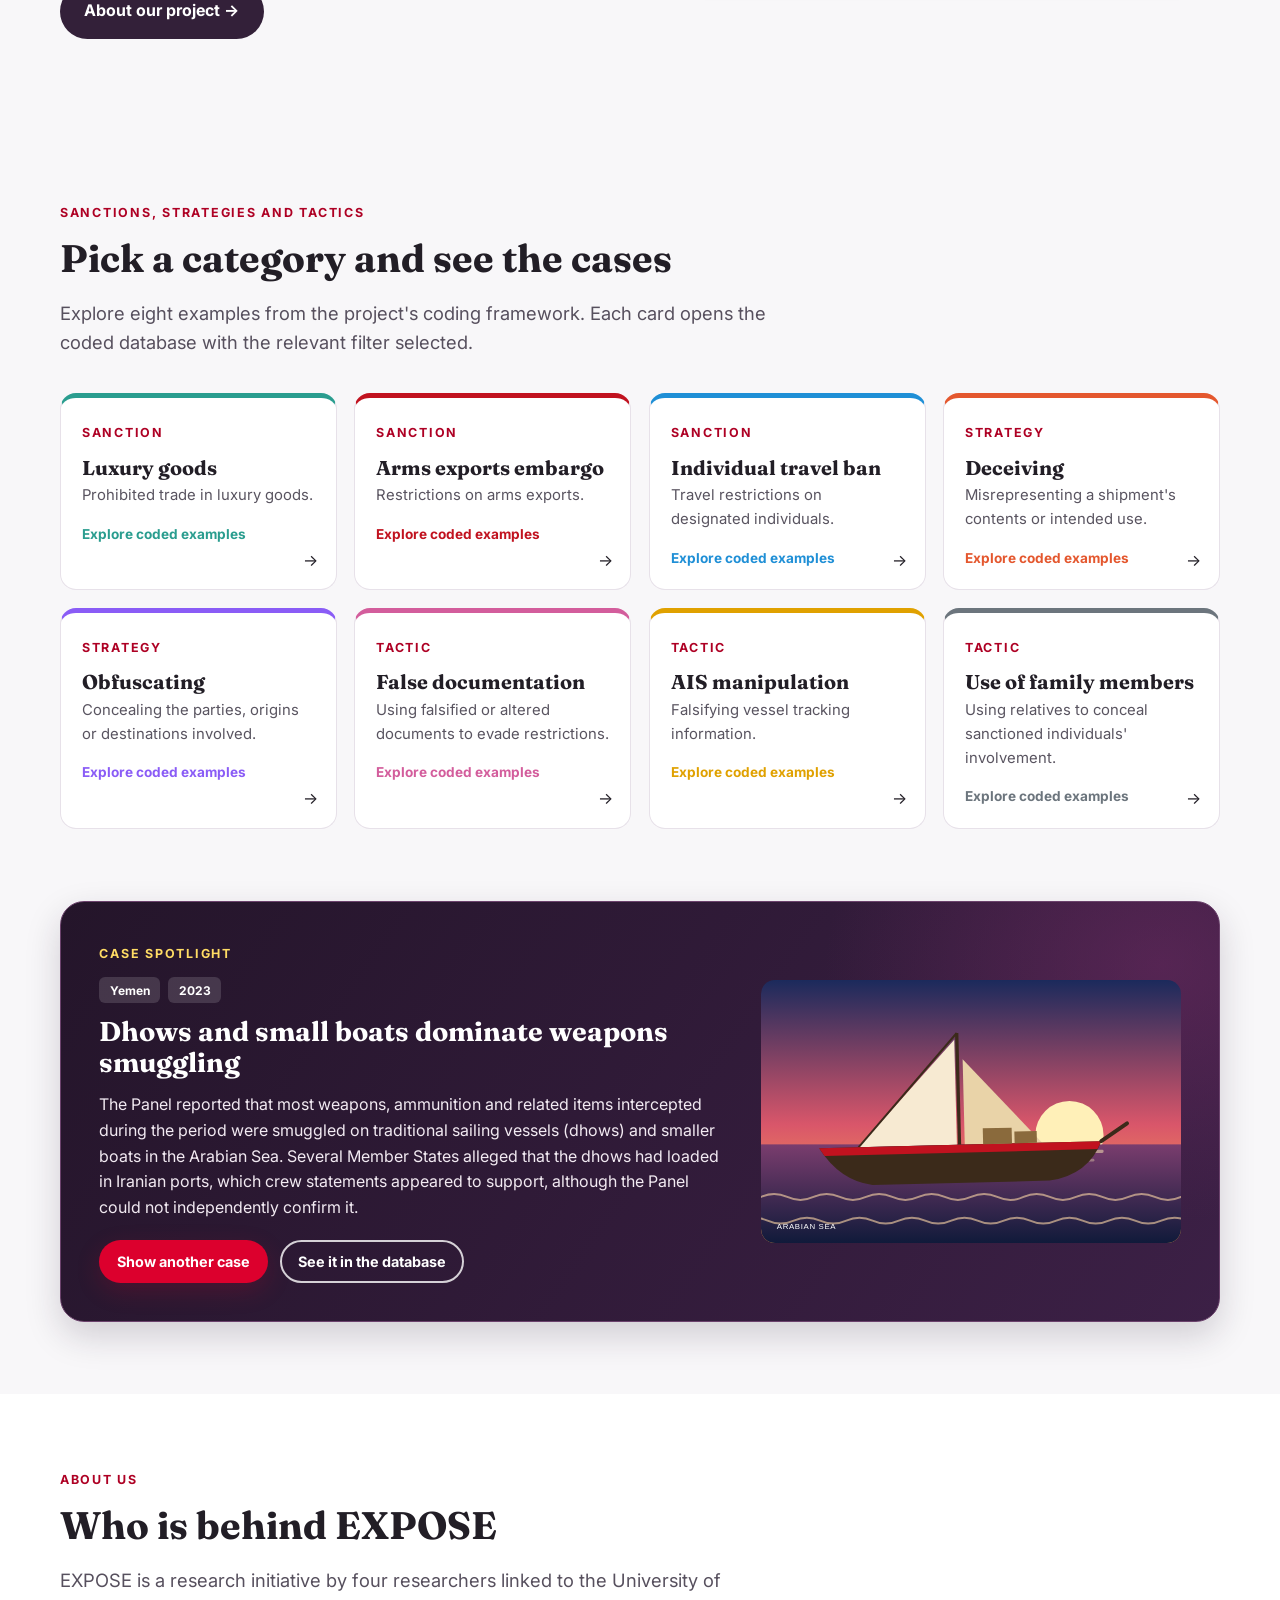
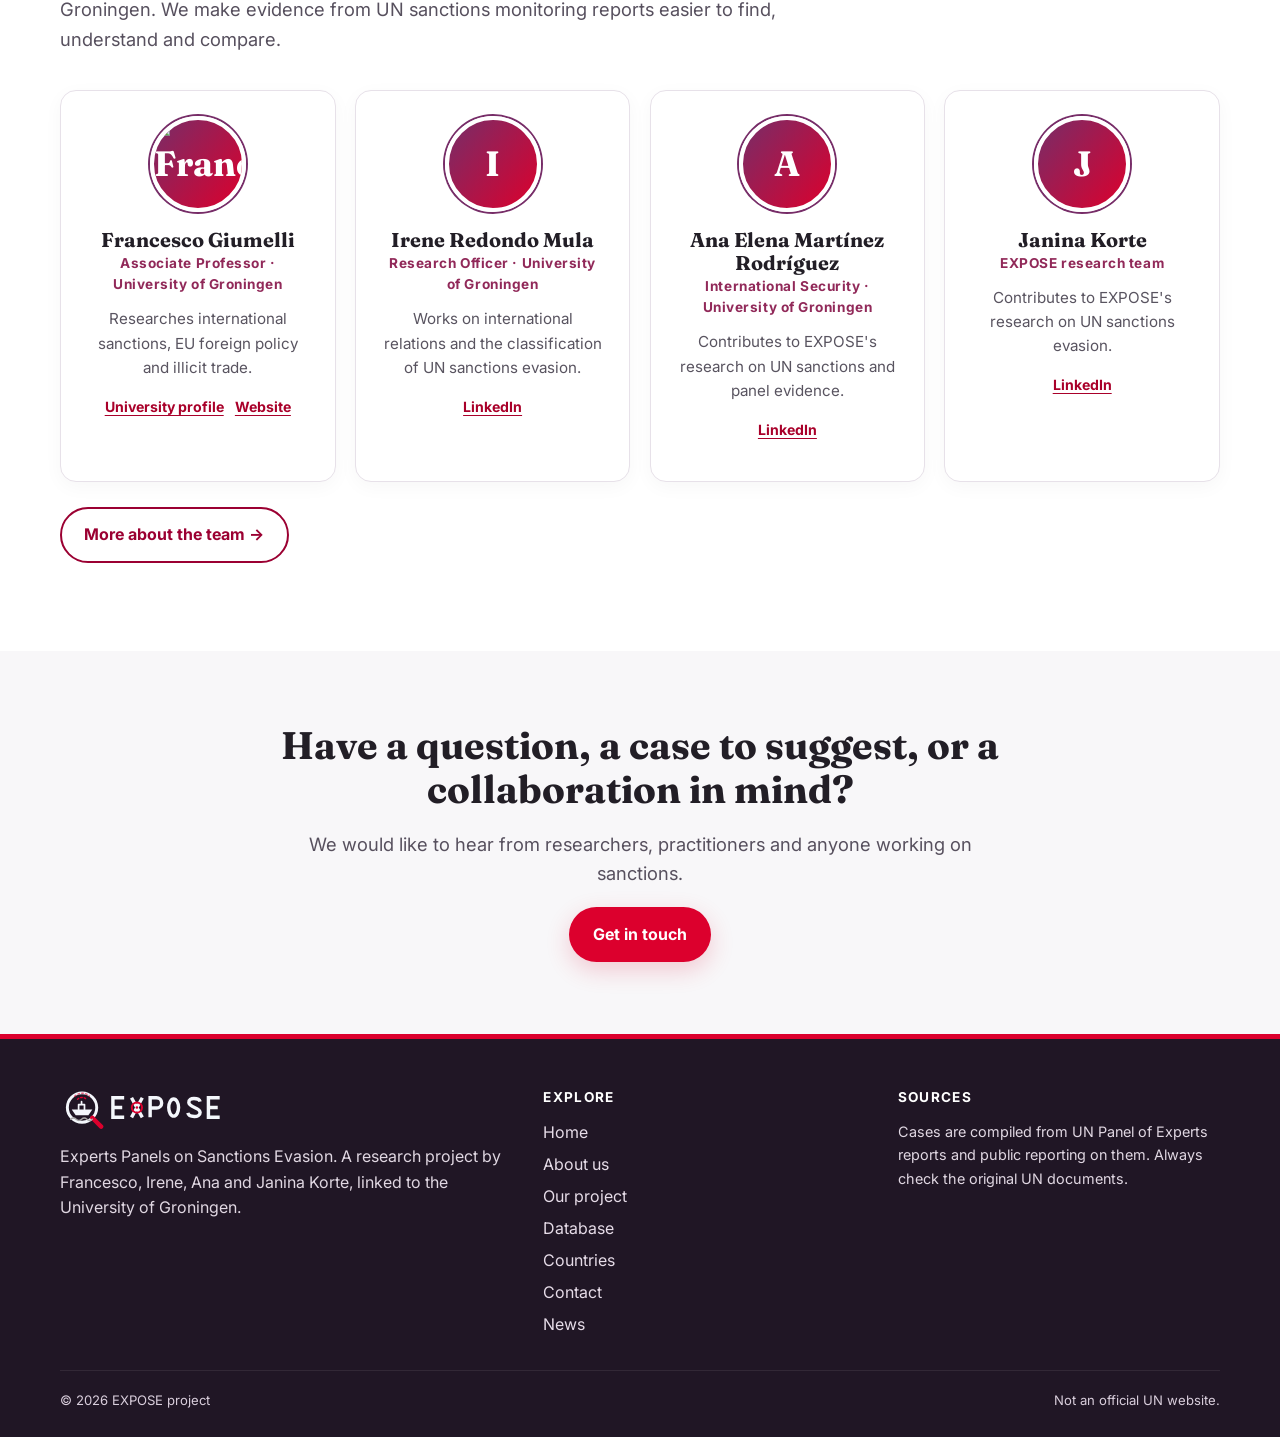
==== commit 9b08481f: "Bust browser cache so new RUG design is visible" ====
--- a/index.html
+++ b/index.html
@@ -10,7 +10,7 @@
   <link href="https://fonts.googleapis.com/css2?family=Fraunces:opsz,wght@9..144,600;9..144,700&family=Inter:wght@400;600;700;800&display=swap" rel="stylesheet">
   <link rel="stylesheet" href="css/style.css">
   <link rel="stylesheet" href="css/document-search.css">
-  <link rel="stylesheet" href="css/rug-theme.css">
+  <link rel="stylesheet" href="css/rug-theme.css?v=20261118-purple3">
 </head>
 <body data-page="home">
   <a class="skip" href="#main">Skip to content</a>
